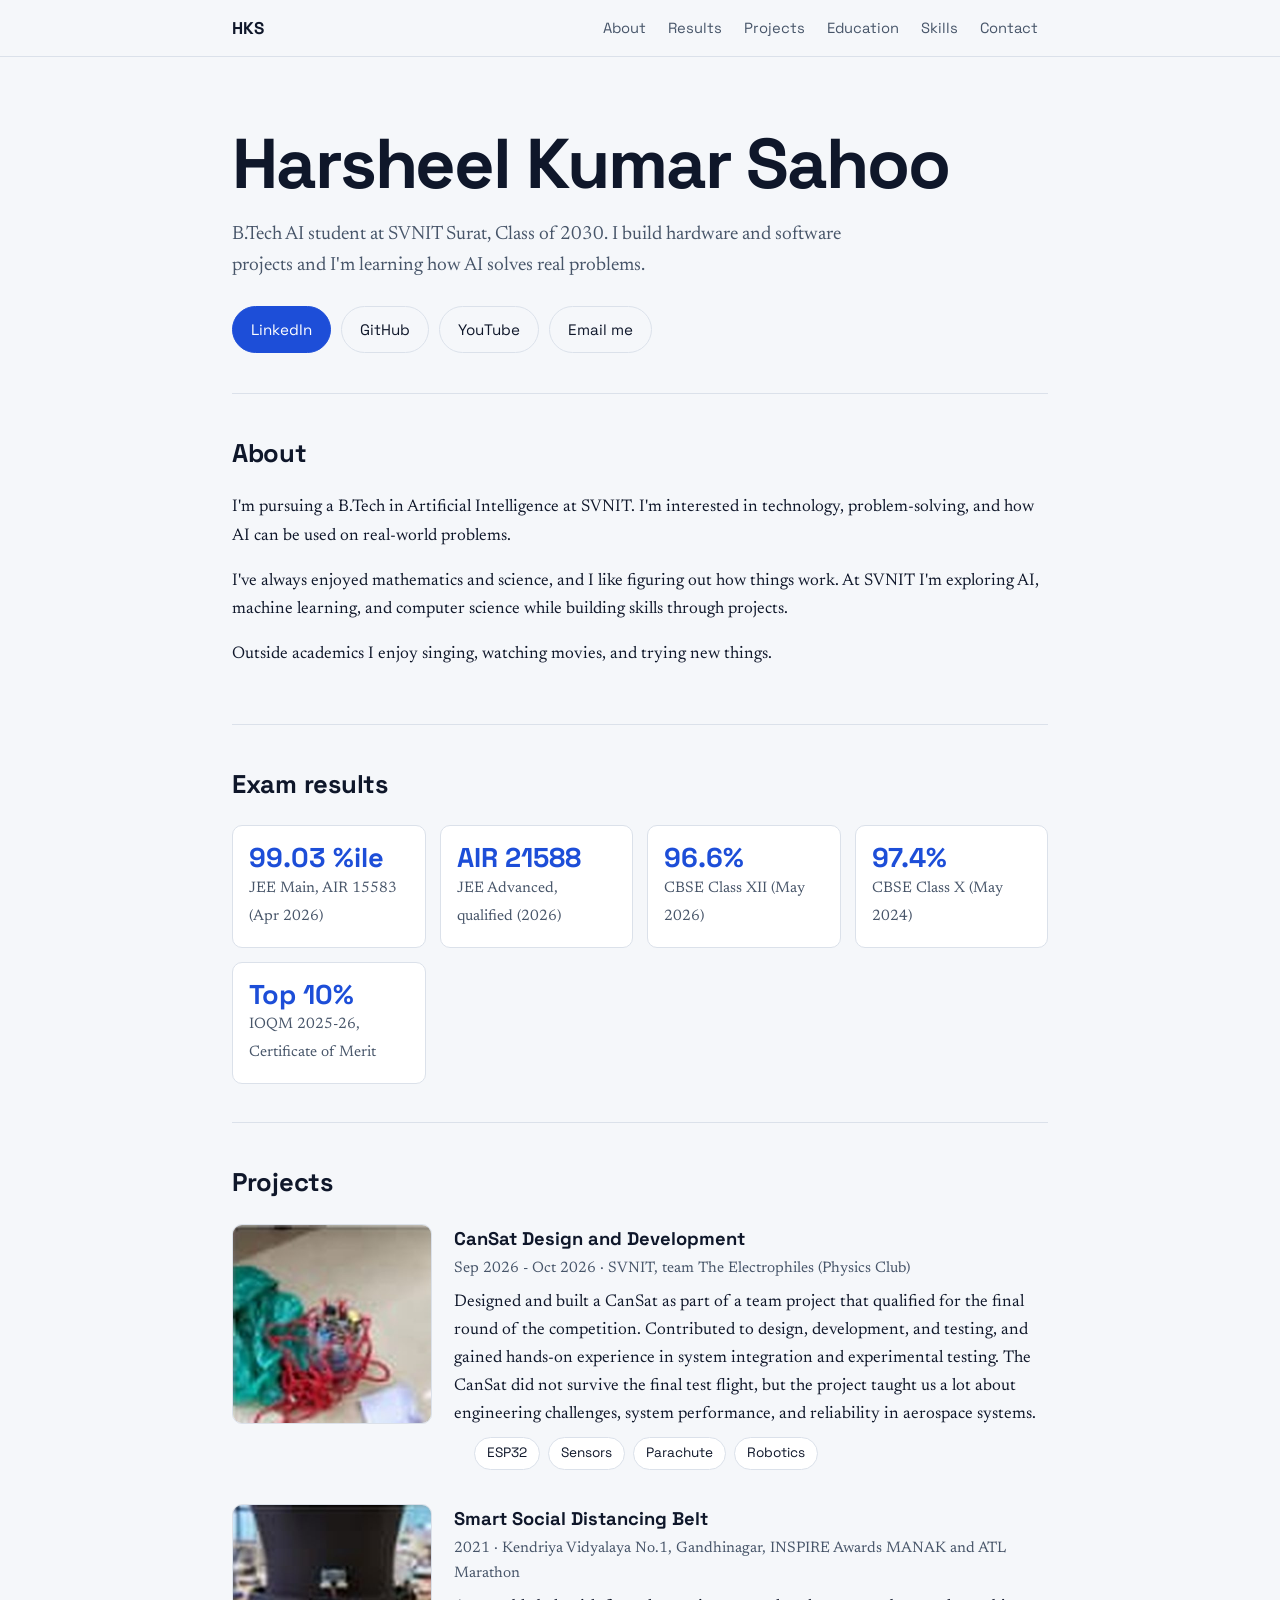
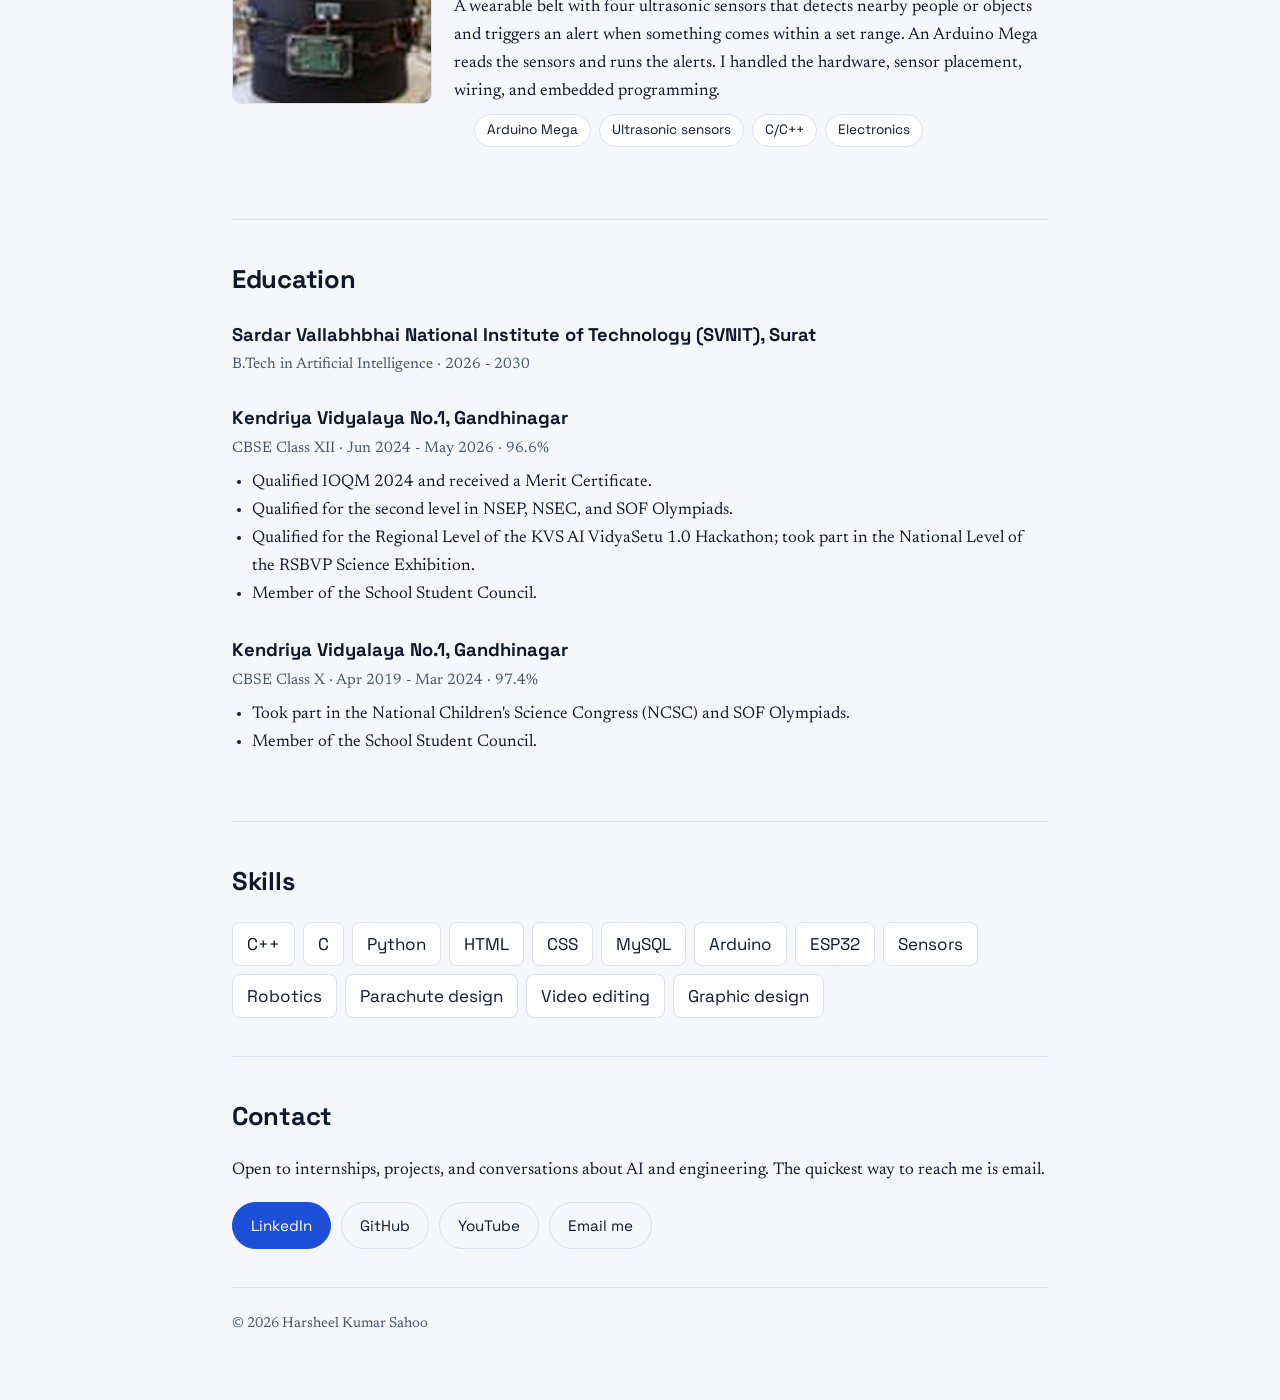
==== index.html @ 84b121e0 "Add favicon link to index.html" ====
<!DOCTYPE html>
<html lang="en">
<head>
<meta charset="utf-8">
<meta name="viewport" content="width=device-width, initial-scale=1, viewport-fit=cover">
<meta name="google-site-verification" content="eUpLSMV9vsDy93OQB8FPY5m4oqE42VmDEpT5PQk1D4w" />
<meta name="description" content="Harsheel Kumar Sahoo is an AI engineering student at SVNIT Surat, passionate about artificial intelligence, software development, and building innovative technology projects.">
<title>Harsheel Kumar Sahoo</title>
<link href="https://fonts.googleapis.com/css2?family=Space+Grotesk:wght@400;500;700&family=Newsreader:ital,wght@0,400;0,500;1,400&display=swap" rel="stylesheet">
<link rel="icon" type="image/png" href="/favicon.png">
<style>
:root{--bg:#f5f7fa;--surface:#ffffff;--ink:#0f172a;--muted:#475569;--line:#dbe1ea;--accent:#1d4ed8;--accent-ink:#ffffff;
box-sizing:border-box;padding-top:env(safe-area-inset-top,0px);padding-bottom:env(safe-area-inset-bottom,0px)}
@media (prefers-color-scheme:dark){:root:not([data-theme="light"]){--bg:#0b1220;--surface:#121a2b;--ink:#e6ebf5;--muted:#93a1b8;--line:#223049;--accent:#6ea8ff;--accent-ink:#07142e}}
:root[data-theme="dark"]{--bg:#0b1220;--surface:#121a2b;--ink:#e6ebf5;--muted:#93a1b8;--line:#223049;--accent:#6ea8ff;--accent-ink:#07142e}
html{scroll-padding-top:calc(env(safe-area-inset-top,0px) + 64px);color-scheme:light dark}
*{box-sizing:border-box}
body{margin:0;background:var(--bg);color:var(--ink);font:17px/1.65 'Newsreader',Georgia,serif}
main{max-width:860px;margin:0 auto;padding:0 22px 64px}
h1,h2,h3,.sans{font-family:'Space Grotesk',system-ui,sans-serif}
nav{position:sticky;top:env(safe-area-inset-top,0px);z-index:10;background:var(--bg);border-bottom:1px solid var(--line)}
.nav-in{max-width:860px;margin:0 auto;padding:0 22px;display:flex;align-items:center;justify-content:space-between;gap:16px;height:56px}
.brand{font-family:'Space Grotesk',system-ui,sans-serif;font-weight:700;color:var(--ink);text-decoration:none;white-space:nowrap}
.nav-links{display:flex;gap:2px;overflow-x:auto;scrollbar-width:none}
.nav-links a{font-family:'Space Grotesk',system-ui,sans-serif;font-size:.92rem;color:var(--muted);text-decoration:none;padding:8px 10px;border-radius:6px;white-space:nowrap}
.nav-links a:hover{color:var(--ink);background:var(--surface)}
.nav-links a:focus-visible,.brand:focus-visible{outline:3px solid var(--accent);outline-offset:2px}
header{padding:72px 0 40px}
h1{font-size:clamp(2.4rem,8vw,4.4rem);line-height:1.02;margin:0 0 18px;letter-spacing:-.03em;font-weight:700}
.tag{font-size:1.2rem;color:var(--muted);max-width:34em;margin:0 0 24px}
.links{display:flex;flex-wrap:wrap;gap:10px}
.links a{font-family:'Space Grotesk',system-ui,sans-serif;font-size:.95rem;padding:10px 18px;border:1px solid var(--line);border-radius:999px;color:var(--ink);text-decoration:none}
.links a.primary{background:var(--accent);color:var(--accent-ink);border-color:var(--accent)}
.links a:focus-visible{outline:3px solid var(--accent);outline-offset:2px}
section{padding:38px 0;border-top:1px solid var(--line)}
h2{font-size:1.6rem;margin:0 0 20px;letter-spacing:-.01em}
.scores{display:grid;grid-template-columns:repeat(auto-fit,minmax(190px,1fr));gap:14px}
.score{background:var(--surface);border:1px solid var(--line);border-radius:10px;padding:16px}
.score b{display:block;font-family:'Space Grotesk',sans-serif;font-size:1.7rem;color:var(--accent);line-height:1.2}
.score span{color:var(--muted);font-size:.95rem}
.item{margin-bottom:26px}
.item h3{margin:0;font-size:1.15rem}
.meta{color:var(--muted);font-size:.95rem;margin:2px 0 8px}
.item p,.item ul{margin:0 0 8px}
.item ul{padding-left:20px}
.chips{display:flex;flex-wrap:wrap;gap:8px;margin-top:10px;padding:0;list-style:none}
.chips li{font-family:'Space Grotesk',sans-serif;font-size:.85rem;padding:4px 12px;border:1px solid var(--line);border-radius:999px;background:var(--surface)}
.skills{display:flex;flex-wrap:wrap;gap:8px;padding:0;margin:0;list-style:none}
.skills li{font-family:'Space Grotesk',sans-serif;padding:7px 14px;border-radius:8px;background:var(--surface);border:1px solid var(--line)}
.proj{display:grid;grid-template-columns:200px 1fr;gap:22px;align-items:start}
.shot{width:200px;height:200px;object-fit:cover;border-radius:10px;border:1px solid var(--line);display:block}
.menu-btn{display:none;background:none;border:1px solid var(--line);border-radius:8px;width:42px;height:38px;color:var(--ink);cursor:pointer;padding:0}
.menu-btn svg{width:20px;height:20px;stroke:currentColor;fill:none;stroke-width:2;stroke-linecap:round}
.menu-btn:focus-visible{outline:3px solid var(--accent);outline-offset:2px}
@media (max-width:700px){
body{font-size:16px}
header{padding:44px 0 28px}
section{padding:30px 0}
.menu-btn{display:inline-flex;align-items:center;justify-content:center}
.nav-links{display:none;position:absolute;left:0;right:0;top:56px;flex-direction:column;gap:0;background:var(--bg);border-bottom:1px solid var(--line);padding:6px 22px 12px}
nav.open .nav-links{display:flex}
.nav-links a{padding:12px 4px;font-size:1rem;border-radius:0;border-bottom:1px solid var(--line)}
.nav-links a:last-child{border-bottom:0}
.proj{grid-template-columns:1fr;gap:14px}
.shot{width:100%;max-width:320px;height:auto;aspect-ratio:1/1}
.links a{flex:1 1 auto;text-align:center}
}
footer{color:var(--muted);font-size:.9rem;padding-top:24px;border-top:1px solid var(--line)}
@media (prefers-reduced-motion:no-preference){header{animation:in .6s ease both}@keyframes in{from{opacity:0;transform:translateY(8px)}to{opacity:1;transform:none}}}
</style>
</head>
<body>
<nav><div class="nav-in"><a class="brand" href="#top">HKS</a><button class="menu-btn" id="menuBtn" aria-label="Open menu" aria-expanded="false"><svg viewBox="0 0 24 24"><path d="M4 7h16M4 12h16M4 17h16"/></svg></button><div class="nav-links" id="navLinks"><a href="#sec-about">About</a><a href="#sec-results">Results</a><a href="#sec-projects">Projects</a><a href="#sec-education">Education</a><a href="#sec-skills">Skills</a><a href="#contact">Contact</a></div></div></nav>
<main id="top">
<header>
<h1 id="name"></h1>
<p class="tag" id="headline"></p>
<div class="links" id="links"></div>
</header>
<section id="sec-about"><h2>About</h2><div id="about"></div></section>
<section id="sec-results"><h2>Exam results</h2><div class="scores" id="scores"></div></section>
<section id="sec-projects"><h2>Projects</h2><div id="projects"></div></section>
<section id="sec-education"><h2>Education</h2><div id="education"></div></section>
<section id="sec-skills"><h2>Skills</h2><ul class="skills" id="skills"></ul></section>
<section id="contact"><h2>Contact</h2><p>Open to internships, projects, and conversations about AI and engineering. The quickest way to reach me is email.</p><div class="links" id="clinks"></div></section>
<footer id="foot"></footer>
</main>
<script>
/* ===== EDIT ONLY THIS BLOCK when your LinkedIn changes ===== */
const DATA = {
  name: "Harsheel Kumar Sahoo",
  headline: "B.Tech AI student at SVNIT Surat, Class of 2030. I build hardware and software projects and I'm learning how AI solves real problems.",
  links: [
    {label: "LinkedIn", url: "https://www.linkedin.com/in/harsheel-kumar-sahoo/", primary: true},
    {label: "GitHub", url: "https://github.com/Harsheel-Kumar-Sahoo/"},
    {label: "YouTube", url: "https://www.youtube.com/@harsheelkumarsahoo"},
    {label: "Email me", url: "mailto:harsheelkumarsahoo@gmail.com"}
  ],
  about: [
    "I'm pursuing a B.Tech in Artificial Intelligence at SVNIT. I'm interested in technology, problem-solving, and how AI can be used on real-world problems.",
    "I've always enjoyed mathematics and science, and I like figuring out how things work. At SVNIT I'm exploring AI, machine learning, and computer science while building skills through projects.",
    "Outside academics I enjoy singing, watching movies, and trying new things."
  ],
  scores: [
    {big: "99.03 %ile", label: "JEE Main, AIR 15583 (Apr 2026)"},
    {big: "AIR 21588", label: "JEE Advanced, qualified (2026)"},
    {big: "96.6%", label: "CBSE Class XII (May 2026)"},
    {big: "97.4%", label: "CBSE Class X (May 2024)"},
    {big: "Top 10%", label: "IOQM 2025-26, Certificate of Merit"}
  ],
  projects: [
    {title: "CanSat Design and Development", img: "[data-uri]", when: "Sep 2026 - Oct 2026 · SVNIT, team The Electrophiles (Physics Club)",
     text: "Designed and built a CanSat as part of a team project that qualified for the final round of the competition. Contributed to design, development, and testing, and gained hands-on experience in system integration and experimental testing. The CanSat did not survive the final test flight, but the project taught us a lot about engineering challenges, system performance, and reliability in aerospace systems.",
     tags: ["ESP32", "Sensors", "Parachute", "Robotics"]},
    {title: "Smart Social Distancing Belt", img: "[data-uri]", when: "2021 · Kendriya Vidyalaya No.1, Gandhinagar, INSPIRE Awards MANAK and ATL Marathon",
     text: "A wearable belt with four ultrasonic sensors that detects nearby people or objects and triggers an alert when something comes within a set range. An Arduino Mega reads the sensors and runs the alerts. I handled the hardware, sensor placement, wiring, and embedded programming.",
     tags: ["Arduino Mega", "Ultrasonic sensors", "C/C++", "Electronics"]}
  ],
  education: [
    {title: "Sardar Vallabhbhai National Institute of Technology (SVNIT), Surat", when: "B.Tech in Artificial Intelligence · 2026 - 2030"},
    {title: "Kendriya Vidyalaya No.1, Gandhinagar", when: "CBSE Class XII · Jun 2024 - May 2026 · 96.6%",
     bullets: ["Qualified IOQM 2024 and received a Merit Certificate.", "Qualified for the second level in NSEP, NSEC, and SOF Olympiads.", "Qualified for the Regional Level of the KVS AI VidyaSetu 1.0 Hackathon; took part in the National Level of the RSBVP Science Exhibition.", "Member of the School Student Council."]},
    {title: "Kendriya Vidyalaya No.1, Gandhinagar", when: "CBSE Class X · Apr 2019 - Mar 2024 · 97.4%",
     bullets: ["Took part in the National Children's Science Congress (NCSC) and SOF Olympiads.", "Member of the School Student Council."]}
  ],
  skills: ["C++","C","Python","HTML","CSS","MySQL","Arduino","ESP32","Sensors","Robotics","Parachute design","Video editing","Graphic design"]
};
/* ===== END EDIT BLOCK ===== */

const $=id=>document.getElementById(id);
(function(){const nav=document.querySelector('nav'),b=$('menuBtn');
const set=o=>{nav.classList.toggle('open',o);b.setAttribute('aria-expanded',o);b.setAttribute('aria-label',o?'Close menu':'Open menu')};
b.addEventListener('click',()=>set(!nav.classList.contains('open')));
$('navLinks').addEventListener('click',e=>{if(e.target.tagName==='A')set(false)});
document.addEventListener('keydown',e=>{if(e.key==='Escape')set(false)});})();
const esc=s=>String(s).replace(/[&<>"]/g,c=>({'&':'&amp;','<':'&lt;','>':'&gt;','"':'&quot;'}[c]));
document.title=DATA.name;
$('name').textContent=DATA.name;
$('headline').textContent=DATA.headline;
$('links').innerHTML=DATA.links.map(l=>`<a class="${l.primary?'primary':''}" href="${esc(l.url)}" target="_blank" rel="noopener">${esc(l.label)}</a>`).join('');
$('clinks').innerHTML=$('links').innerHTML;
$('about').innerHTML=DATA.about.map(p=>`<p>${esc(p)}</p>`).join('');
$('scores').innerHTML=DATA.scores.map(s=>`<div class="score"><b>${esc(s.big)}</b><span>${esc(s.label)}</span></div>`).join('');
$('projects').innerHTML=DATA.projects.map(p=>`<div class="item proj">${p.img?`<img class="shot" src="${p.img}" alt="Photo of ${esc(p.title)}">`:''}<div><h3>${esc(p.title)}</h3><div class="meta">${esc(p.when)}</div><p>${esc(p.text)}</p><ul class="chips">${p.tags.map(t=>`<li>${esc(t)}</li>`).join('')}</ul></div></div>`).join('');
$('education').innerHTML=DATA.education.map(e=>`<div class="item"><h3>${esc(e.title)}</h3><div class="meta">${esc(e.when)}</div>${e.bullets?`<ul>${e.bullets.map(b=>`<li>${esc(b)}</li>`).join('')}</ul>`:''}</div>`).join('');
$('skills').innerHTML=DATA.skills.map(s=>`<li>${esc(s)}</li>`).join('');
$('foot').textContent='© '+new Date().getFullYear()+' '+DATA.name;
</script>
</body>
</html>
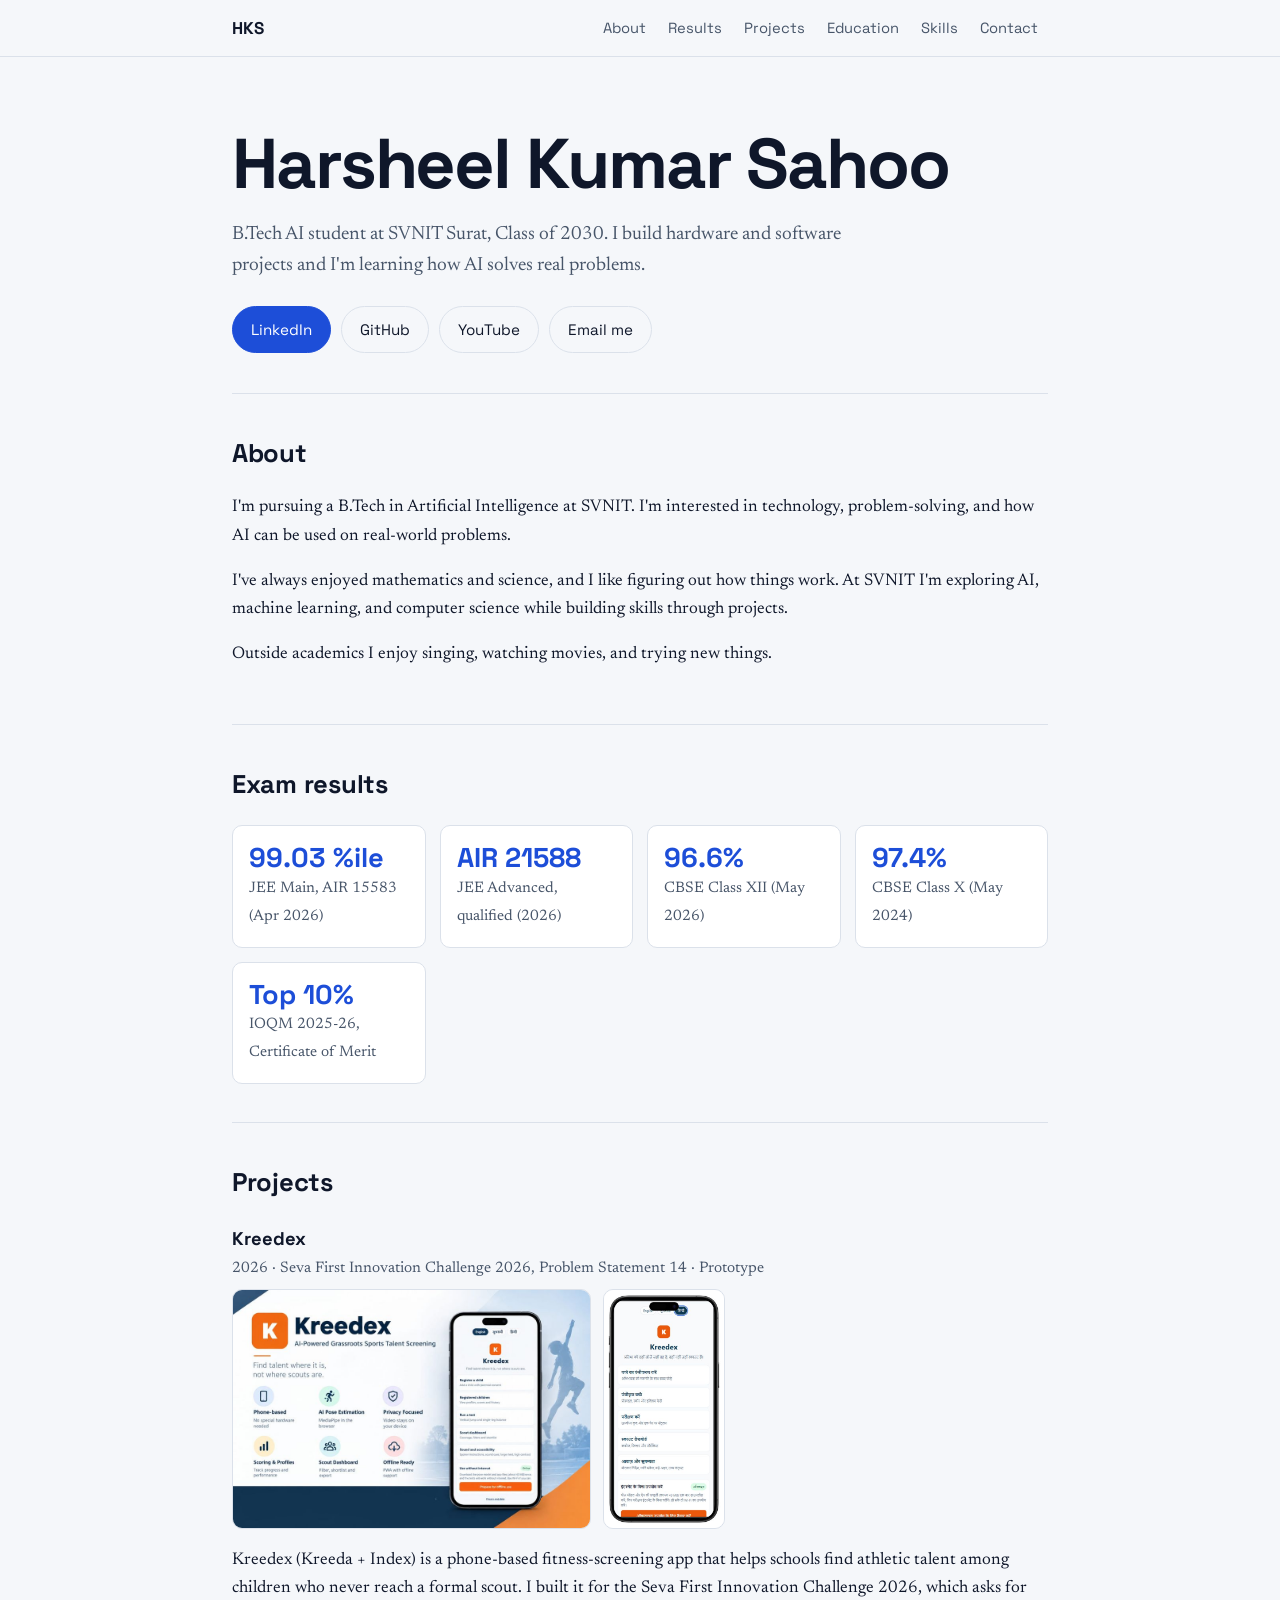
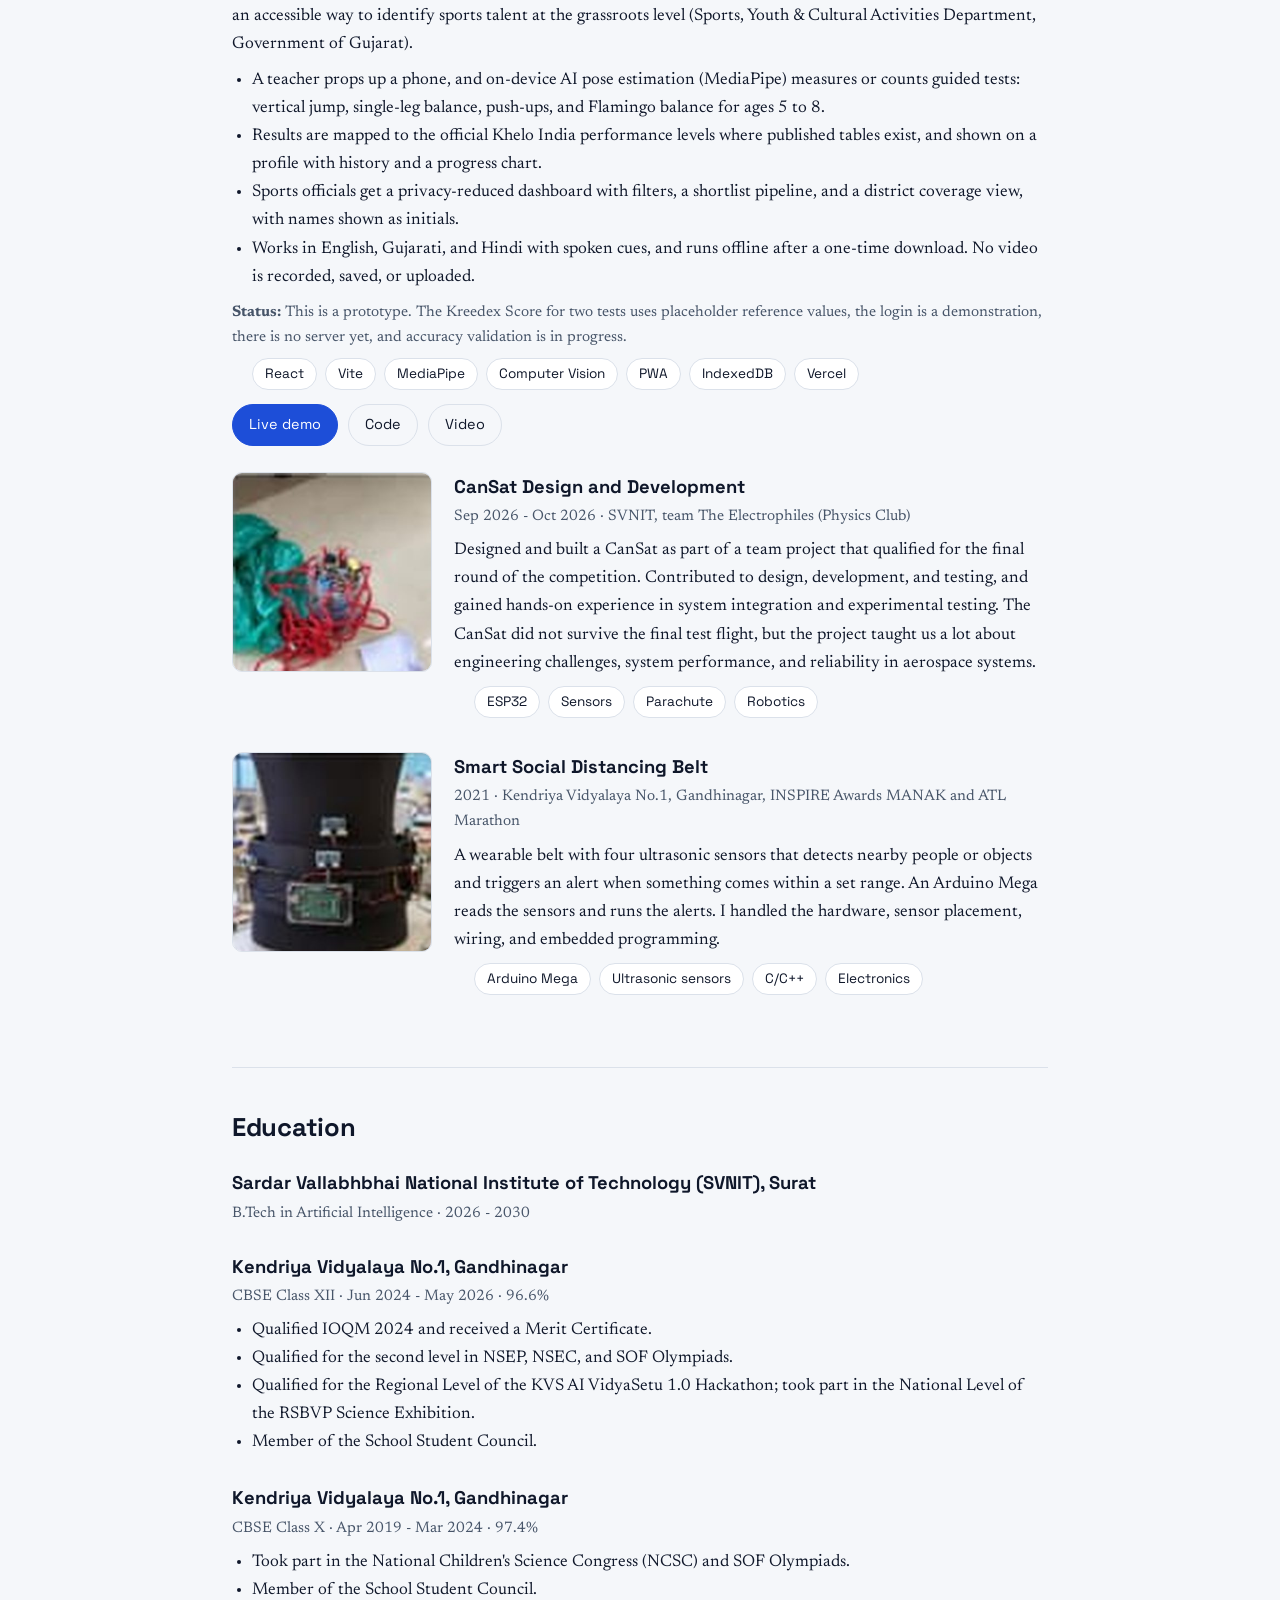
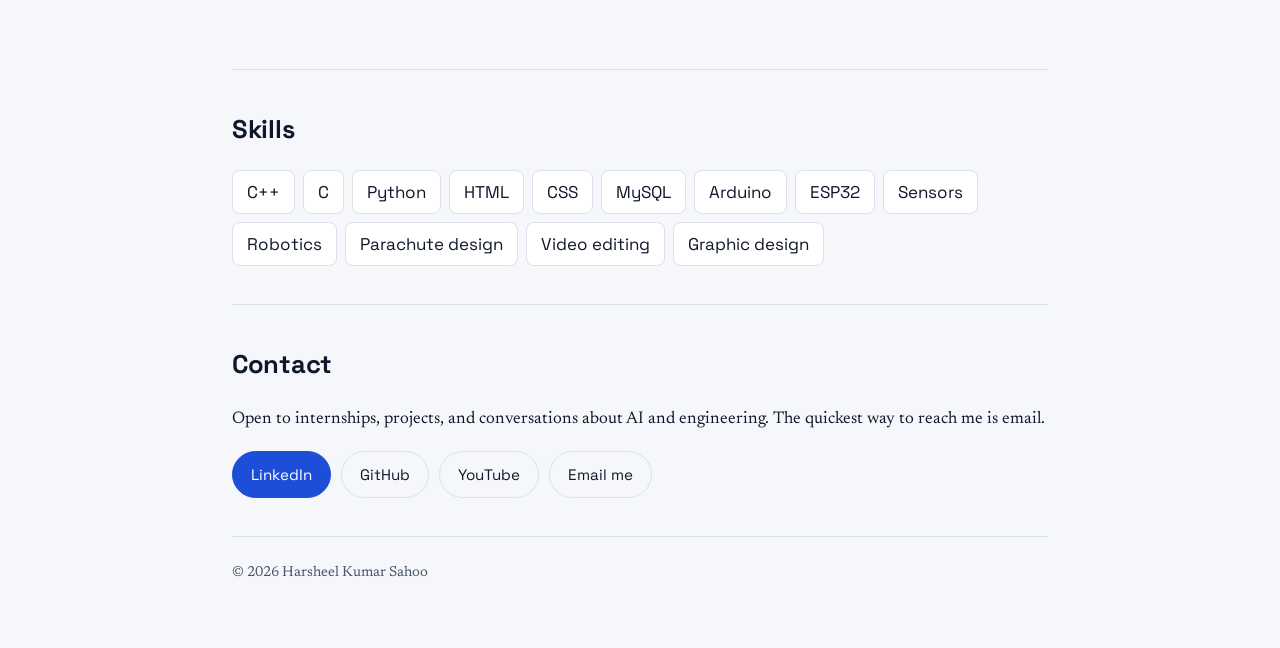
==== commit 31239994: "Update index.html" ====
--- a/index.html
+++ b/index.html
@@ -65,6 +65,13 @@
 .shot{width:100%;max-width:320px;height:auto;aspect-ratio:1/1}
 .links a{flex:1 1 auto;text-align:center}
 }
+.proj.noimg{display:block}
+.gallery{display:flex;gap:12px;align-items:flex-start;overflow-x:auto;margin:6px 0 14px;padding-bottom:4px}
+.gallery img{height:240px;width:auto;max-width:none;border-radius:10px;border:1px solid var(--line);display:block}
+@media (max-width:700px){.gallery img{height:200px}}
+.note{color:var(--muted);font-size:.95rem}
+.plinks{margin-top:14px}
+.plinks a{padding:8px 16px;font-size:.9rem}
 footer{color:var(--muted);font-size:.9rem;padding-top:24px;border-top:1px solid var(--line)}
 @media (prefers-reduced-motion:no-preference){header{animation:in .6s ease both}@keyframes in{from{opacity:0;transform:translateY(8px)}to{opacity:1;transform:none}}}
 </style>
@@ -109,6 +116,21 @@
     {big: "Top 10%", label: "IOQM 2025-26, Certificate of Merit"}
   ],
   projects: [
+    {title: "Kreedex", imgs: [{src: "[data-uri]", alt: "Kreedex poster: AI-powered grassroots sports talent screening"}, {src: "[data-uri]", alt: "Kreedex app home screen in Hindi"}], when: "2026 \u00b7 Seva First Innovation Challenge 2026, Problem Statement 14 \u00b7 Prototype",
+     text: "Kreedex (Kreeda + Index) is a phone-based fitness-screening app that helps schools find athletic talent among children who never reach a formal scout. I built it for the Seva First Innovation Challenge 2026, which asks for an accessible way to identify sports talent at the grassroots level (Sports, Youth & Cultural Activities Department, Government of Gujarat).",
+     points: [
+       "A teacher props up a phone, and on-device AI pose estimation (MediaPipe) measures or counts guided tests: vertical jump, single-leg balance, push-ups, and Flamingo balance for ages 5 to 8.",
+       "Results are mapped to the official Khelo India performance levels where published tables exist, and shown on a profile with history and a progress chart.",
+       "Sports officials get a privacy-reduced dashboard with filters, a shortlist pipeline, and a district coverage view, with names shown as initials.",
+       "Works in English, Gujarati, and Hindi with spoken cues, and runs offline after a one-time download. No video is recorded, saved, or uploaded."
+     ],
+     note: "This is a prototype. The Kreedex Score for two tests uses placeholder reference values, the login is a demonstration, there is no server yet, and accuracy validation is in progress.",
+     tags: ["React", "Vite", "MediaPipe", "Computer Vision", "PWA", "IndexedDB", "Vercel"],
+     links: [
+       {label: "Live demo", url: "https://kreedex.vercel.app/", primary: true},
+       {label: "Code", url: "https://github.com/Harsheel-Kumar-Sahoo/kreedex"},
+       {label: "Video", url: "https://youtu.be/XYwuHZTG2_A?si=f_YICo6pFMWHXtBr"}
+     ]},
     {title: "CanSat Design and Development", img: "[data-uri]", when: "Sep 2026 - Oct 2026 · SVNIT, team The Electrophiles (Physics Club)",
      text: "Designed and built a CanSat as part of a team project that qualified for the final round of the competition. Contributed to design, development, and testing, and gained hands-on experience in system integration and experimental testing. The CanSat did not survive the final test flight, but the project taught us a lot about engineering challenges, system performance, and reliability in aerospace systems.",
      tags: ["ESP32", "Sensors", "Parachute", "Robotics"]},
@@ -141,7 +163,7 @@
 $('clinks').innerHTML=$('links').innerHTML;
 $('about').innerHTML=DATA.about.map(p=>`<p>${esc(p)}</p>`).join('');
 $('scores').innerHTML=DATA.scores.map(s=>`<div class="score"><b>${esc(s.big)}</b><span>${esc(s.label)}</span></div>`).join('');
-$('projects').innerHTML=DATA.projects.map(p=>`<div class="item proj">${p.img?`<img class="shot" src="${p.img}" alt="Photo of ${esc(p.title)}">`:''}<div><h3>${esc(p.title)}</h3><div class="meta">${esc(p.when)}</div><p>${esc(p.text)}</p><ul class="chips">${p.tags.map(t=>`<li>${esc(t)}</li>`).join('')}</ul></div></div>`).join('');
+$('projects').innerHTML=DATA.projects.map(p=>`<div class="item proj${p.img?'':' noimg'}">${p.img?`<img class="shot" src="${p.img}" alt="Photo of ${esc(p.title)}">`:''}<div><h3>${esc(p.title)}</h3><div class="meta">${esc(p.when)}</div>${p.imgs?`<div class="gallery">${p.imgs.map(i=>`<img src="${i.src}" alt="${esc(i.alt)}">`).join('')}</div>`:''}<p>${esc(p.text)}</p>${p.points?`<ul>${p.points.map(x=>`<li>${esc(x)}</li>`).join('')}</ul>`:''}${p.note?`<p class="note"><b>Status:</b> ${esc(p.note)}</p>`:''}<ul class="chips">${p.tags.map(t=>`<li>${esc(t)}</li>`).join('')}</ul>${p.links?`<div class="links plinks">${p.links.map(l=>`<a class="${l.primary?'primary':''}" href="${esc(l.url)}" target="_blank" rel="noopener">${esc(l.label)}</a>`).join('')}</div>`:''}</div></div>`).join('');
 $('education').innerHTML=DATA.education.map(e=>`<div class="item"><h3>${esc(e.title)}</h3><div class="meta">${esc(e.when)}</div>${e.bullets?`<ul>${e.bullets.map(b=>`<li>${esc(b)}</li>`).join('')}</ul>`:''}</div>`).join('');
 $('skills').innerHTML=DATA.skills.map(s=>`<li>${esc(s)}</li>`).join('');
 $('foot').textContent='© '+new Date().getFullYear()+' '+DATA.name;
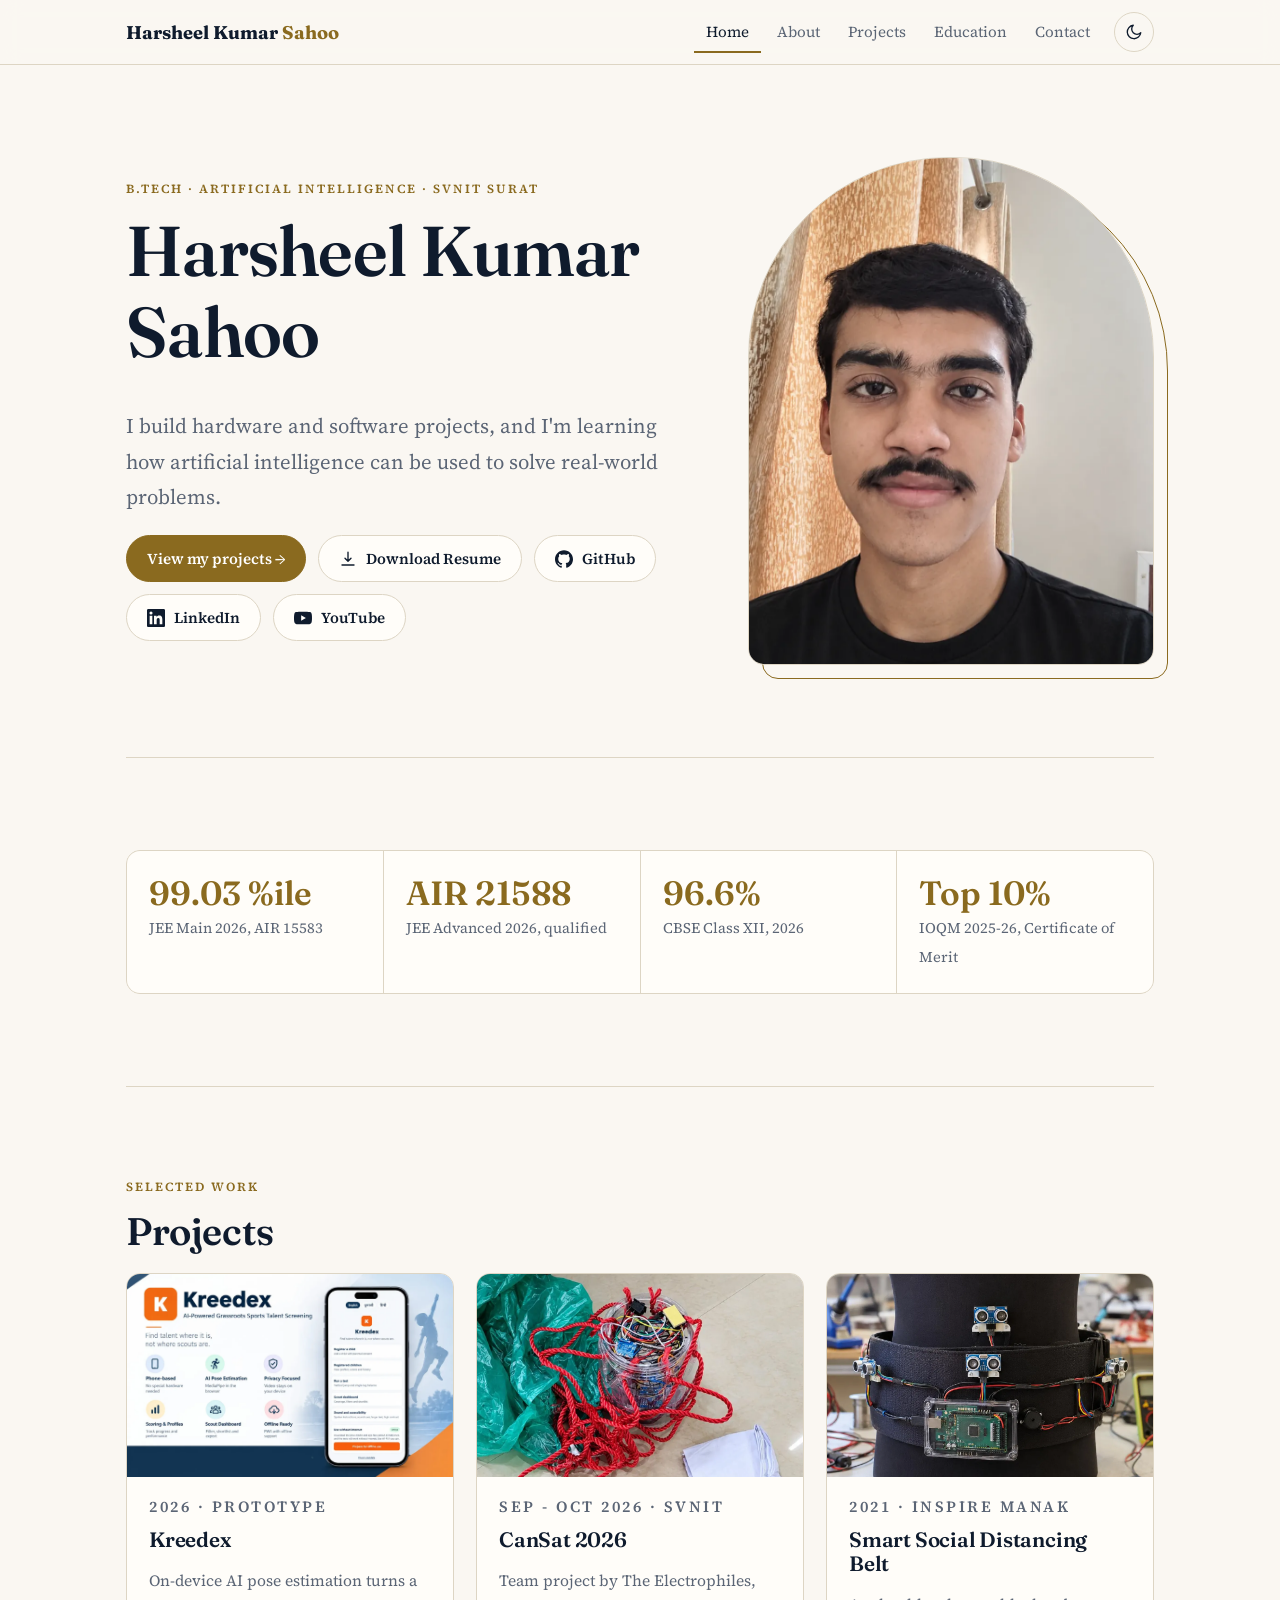
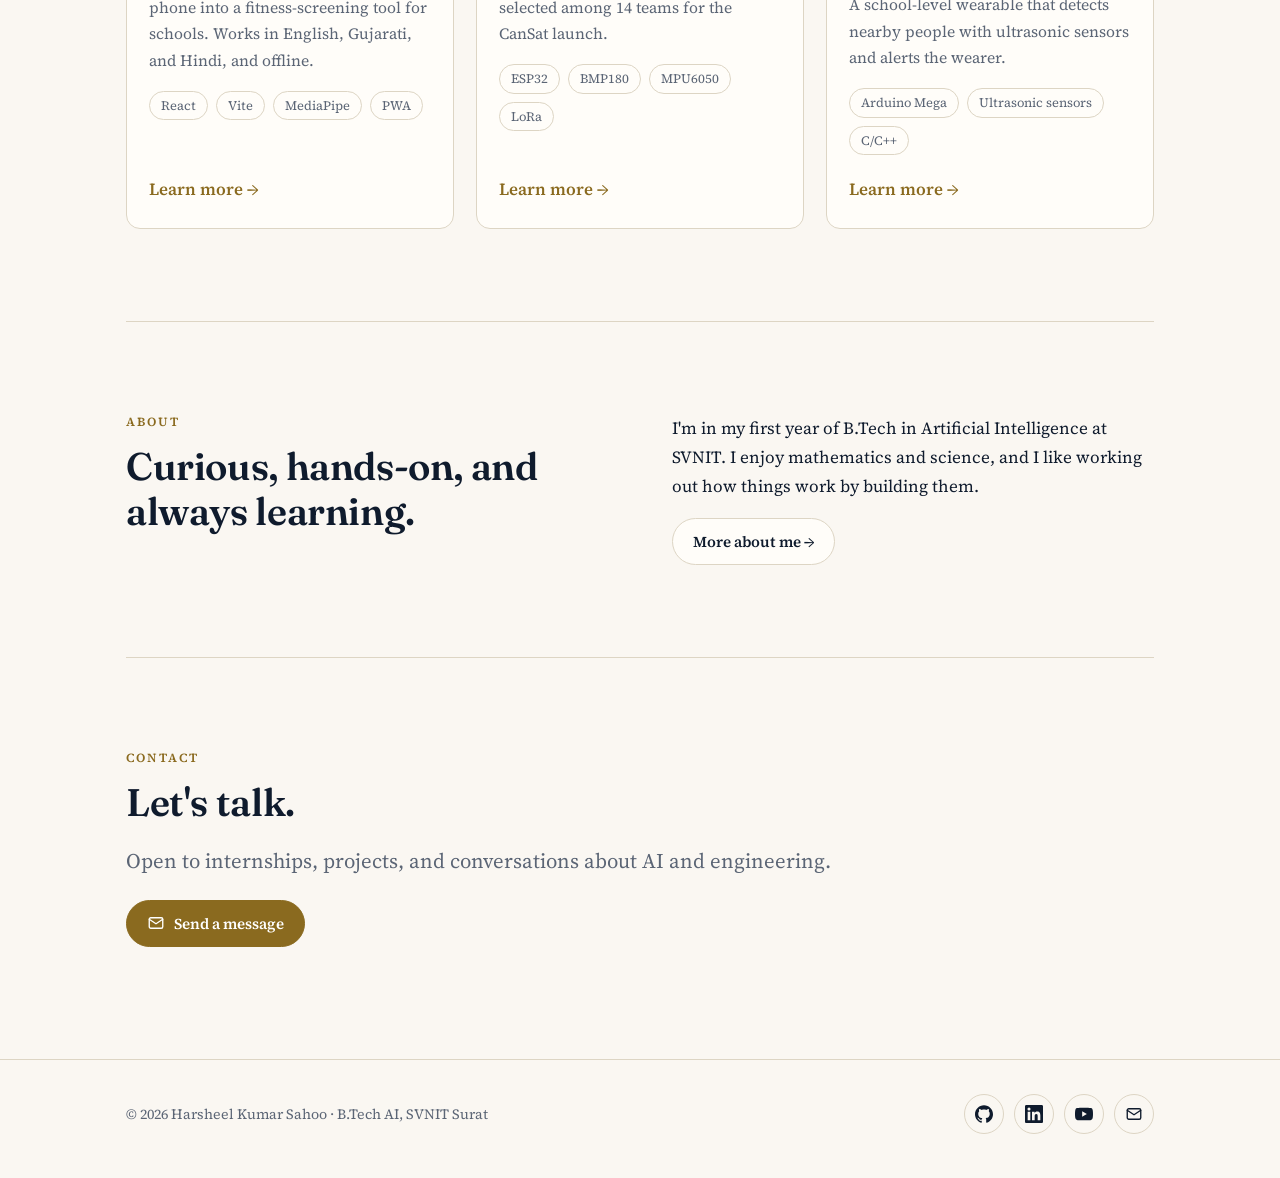
==== commit 65184c21: "Updated portfolio website" ====
--- a/index.html
+++ b/index.html
@@ -1,172 +1,39 @@
 <!DOCTYPE html>
-<html lang="en">
+<html lang="en" data-root="">
 <head>
 <meta charset="utf-8">
-<meta name="viewport" content="width=device-width, initial-scale=1, viewport-fit=cover">
-<meta name="google-site-verification" content="eUpLSMV9vsDy93OQB8FPY5m4oqE42VmDEpT5PQk1D4w" />
-<meta name="description" content="Harsheel Kumar Sahoo is an AI engineering student at SVNIT Surat, passionate about artificial intelligence, software development, and building innovative technology projects.">
-<title>Harsheel Kumar Sahoo</title>
-<link href="https://fonts.googleapis.com/css2?family=Space+Grotesk:wght@400;500;700&family=Newsreader:ital,wght@0,400;0,500;1,400&display=swap" rel="stylesheet">
-<link rel="icon" type="image/png" href="/favicon.png">
-<style>
-:root{--bg:#f5f7fa;--surface:#ffffff;--ink:#0f172a;--muted:#475569;--line:#dbe1ea;--accent:#1d4ed8;--accent-ink:#ffffff;
-box-sizing:border-box;padding-top:env(safe-area-inset-top,0px);padding-bottom:env(safe-area-inset-bottom,0px)}
-@media (prefers-color-scheme:dark){:root:not([data-theme="light"]){--bg:#0b1220;--surface:#121a2b;--ink:#e6ebf5;--muted:#93a1b8;--line:#223049;--accent:#6ea8ff;--accent-ink:#07142e}}
-:root[data-theme="dark"]{--bg:#0b1220;--surface:#121a2b;--ink:#e6ebf5;--muted:#93a1b8;--line:#223049;--accent:#6ea8ff;--accent-ink:#07142e}
-html{scroll-padding-top:calc(env(safe-area-inset-top,0px) + 64px);color-scheme:light dark}
-*{box-sizing:border-box}
-body{margin:0;background:var(--bg);color:var(--ink);font:17px/1.65 'Newsreader',Georgia,serif}
-main{max-width:860px;margin:0 auto;padding:0 22px 64px}
-h1,h2,h3,.sans{font-family:'Space Grotesk',system-ui,sans-serif}
-nav{position:sticky;top:env(safe-area-inset-top,0px);z-index:10;background:var(--bg);border-bottom:1px solid var(--line)}
-.nav-in{max-width:860px;margin:0 auto;padding:0 22px;display:flex;align-items:center;justify-content:space-between;gap:16px;height:56px}
-.brand{font-family:'Space Grotesk',system-ui,sans-serif;font-weight:700;color:var(--ink);text-decoration:none;white-space:nowrap}
-.nav-links{display:flex;gap:2px;overflow-x:auto;scrollbar-width:none}
-.nav-links a{font-family:'Space Grotesk',system-ui,sans-serif;font-size:.92rem;color:var(--muted);text-decoration:none;padding:8px 10px;border-radius:6px;white-space:nowrap}
-.nav-links a:hover{color:var(--ink);background:var(--surface)}
-.nav-links a:focus-visible,.brand:focus-visible{outline:3px solid var(--accent);outline-offset:2px}
-header{padding:72px 0 40px}
-h1{font-size:clamp(2.4rem,8vw,4.4rem);line-height:1.02;margin:0 0 18px;letter-spacing:-.03em;font-weight:700}
-.tag{font-size:1.2rem;color:var(--muted);max-width:34em;margin:0 0 24px}
-.links{display:flex;flex-wrap:wrap;gap:10px}
-.links a{font-family:'Space Grotesk',system-ui,sans-serif;font-size:.95rem;padding:10px 18px;border:1px solid var(--line);border-radius:999px;color:var(--ink);text-decoration:none}
-.links a.primary{background:var(--accent);color:var(--accent-ink);border-color:var(--accent)}
-.links a:focus-visible{outline:3px solid var(--accent);outline-offset:2px}
-section{padding:38px 0;border-top:1px solid var(--line)}
-h2{font-size:1.6rem;margin:0 0 20px;letter-spacing:-.01em}
-.scores{display:grid;grid-template-columns:repeat(auto-fit,minmax(190px,1fr));gap:14px}
-.score{background:var(--surface);border:1px solid var(--line);border-radius:10px;padding:16px}
-.score b{display:block;font-family:'Space Grotesk',sans-serif;font-size:1.7rem;color:var(--accent);line-height:1.2}
-.score span{color:var(--muted);font-size:.95rem}
-.item{margin-bottom:26px}
-.item h3{margin:0;font-size:1.15rem}
-.meta{color:var(--muted);font-size:.95rem;margin:2px 0 8px}
-.item p,.item ul{margin:0 0 8px}
-.item ul{padding-left:20px}
-.chips{display:flex;flex-wrap:wrap;gap:8px;margin-top:10px;padding:0;list-style:none}
-.chips li{font-family:'Space Grotesk',sans-serif;font-size:.85rem;padding:4px 12px;border:1px solid var(--line);border-radius:999px;background:var(--surface)}
-.skills{display:flex;flex-wrap:wrap;gap:8px;padding:0;margin:0;list-style:none}
-.skills li{font-family:'Space Grotesk',sans-serif;padding:7px 14px;border-radius:8px;background:var(--surface);border:1px solid var(--line)}
-.proj{display:grid;grid-template-columns:200px 1fr;gap:22px;align-items:start}
-.shot{width:200px;height:200px;object-fit:cover;border-radius:10px;border:1px solid var(--line);display:block}
-.menu-btn{display:none;background:none;border:1px solid var(--line);border-radius:8px;width:42px;height:38px;color:var(--ink);cursor:pointer;padding:0}
-.menu-btn svg{width:20px;height:20px;stroke:currentColor;fill:none;stroke-width:2;stroke-linecap:round}
-.menu-btn:focus-visible{outline:3px solid var(--accent);outline-offset:2px}
-@media (max-width:700px){
-body{font-size:16px}
-header{padding:44px 0 28px}
-section{padding:30px 0}
-.menu-btn{display:inline-flex;align-items:center;justify-content:center}
-.nav-links{display:none;position:absolute;left:0;right:0;top:56px;flex-direction:column;gap:0;background:var(--bg);border-bottom:1px solid var(--line);padding:6px 22px 12px}
-nav.open .nav-links{display:flex}
-.nav-links a{padding:12px 4px;font-size:1rem;border-radius:0;border-bottom:1px solid var(--line)}
-.nav-links a:last-child{border-bottom:0}
-.proj{grid-template-columns:1fr;gap:14px}
-.shot{width:100%;max-width:320px;height:auto;aspect-ratio:1/1}
-.links a{flex:1 1 auto;text-align:center}
-}
-.proj.noimg{display:block}
-.gallery{display:flex;gap:12px;align-items:flex-start;overflow-x:auto;margin:6px 0 14px;padding-bottom:4px}
-.gallery img{height:240px;width:auto;max-width:none;border-radius:10px;border:1px solid var(--line);display:block}
-@media (max-width:700px){.gallery img{height:200px}}
-.note{color:var(--muted);font-size:.95rem}
-.plinks{margin-top:14px}
-.plinks a{padding:8px 16px;font-size:.9rem}
-footer{color:var(--muted);font-size:.9rem;padding-top:24px;border-top:1px solid var(--line)}
-@media (prefers-reduced-motion:no-preference){header{animation:in .6s ease both}@keyframes in{from{opacity:0;transform:translateY(8px)}to{opacity:1;transform:none}}}
-</style>
+<meta name="viewport" content="width=device-width, initial-scale=1">
+<title>Harsheel Kumar Sahoo | AI Engineering Student at SVNIT Surat</title>
+<meta name="description" content="Harsheel Kumar Sahoo is a B.Tech Artificial Intelligence student at SVNIT Surat, building hardware and software projects.">
+<script type="application/ld+json">{"@context":"https://schema.org","@type":"Person","name":"Harsheel Kumar Sahoo","jobTitle":"B.Tech Artificial Intelligence student","alumniOf":"Sardar Vallabhbhai National Institute of Technology, Surat","sameAs":["https://www.linkedin.com/in/harsheel-kumar-sahoo/","https://github.com/Harsheel-Kumar-Sahoo/","https://www.youtube.com/@harsheelkumarsahoo"]}</script>
+<meta name="google-site-verification" content="eUpLSMV9vsDy93OQB8FPY5m4oqE42VmDEpT5PQk1D4w">
+<meta property="og:title" content="Harsheel Kumar Sahoo | AI Engineering Student at SVNIT Surat">
+<meta property="og:description" content="Harsheel Kumar Sahoo is a B.Tech Artificial Intelligence student at SVNIT Surat, building hardware and software projects.">
+<meta property="og:type" content="website">
+<meta property="og:image" content="https://harsheel.vercel.app/assets/img/og-image.jpg">
+<meta property="og:image:width" content="1200">
+<meta property="og:image:height" content="630">
+<meta property="og:image:alt" content="Harsheel Kumar Sahoo, projects in AI, embedded systems and software">
+<meta name="twitter:card" content="summary_large_image">
+<link rel="icon" type="image/svg+xml" href="favicon.svg">
+<link rel="icon" type="image/png" href="favicon.png">
+<link rel="preconnect" href="https://fonts.googleapis.com"><link rel="preconnect" href="https://fonts.gstatic.com" crossorigin>
+<link href="https://fonts.googleapis.com/css2?family=Fraunces:opsz,wght@9..144,400;9..144,600;9..144,700&family=Source+Serif+4:ital,opsz,wght@0,8..60,400;0,8..60,600;1,8..60,400&display=swap" rel="stylesheet">
+<link rel="stylesheet" href="assets/css/style.css">
+<script src="assets/js/site.js"></script>
 </head>
 <body>
-<nav><div class="nav-in"><a class="brand" href="#top">HKS</a><button class="menu-btn" id="menuBtn" aria-label="Open menu" aria-expanded="false"><svg viewBox="0 0 24 24"><path d="M4 7h16M4 12h16M4 17h16"/></svg></button><div class="nav-links" id="navLinks"><a href="#sec-about">About</a><a href="#sec-results">Results</a><a href="#sec-projects">Projects</a><a href="#sec-education">Education</a><a href="#sec-skills">Skills</a><a href="#contact">Contact</a></div></div></nav>
-<main id="top">
-<header>
-<h1 id="name"></h1>
-<p class="tag" id="headline"></p>
-<div class="links" id="links"></div>
-</header>
-<section id="sec-about"><h2>About</h2><div id="about"></div></section>
-<section id="sec-results"><h2>Exam results</h2><div class="scores" id="scores"></div></section>
-<section id="sec-projects"><h2>Projects</h2><div id="projects"></div></section>
-<section id="sec-education"><h2>Education</h2><div id="education"></div></section>
-<section id="sec-skills"><h2>Skills</h2><ul class="skills" id="skills"></ul></section>
-<section id="contact"><h2>Contact</h2><p>Open to internships, projects, and conversations about AI and engineering. The quickest way to reach me is email.</p><div class="links" id="clinks"></div></section>
-<footer id="foot"></footer>
+<header id="site-header" class="site"></header>
+<main class="wrap">
+<section class="hero"><div><p class="eyebrow">B.Tech · Artificial Intelligence · SVNIT Surat</p><h1>Harsheel Kumar Sahoo</h1>
+<p class="lead">I build hardware and software projects, and I'm learning how artificial intelligence can be used to solve real-world problems.</p>
+<div class="row"><a class="btn primary" href="projects.html">View my projects →</a><a class="btn" href="assets/Harsheel-Kumar-Sahoo-Resume.pdf" download data-icon="download">Download Resume</a><a class="btn" href="https://github.com/Harsheel-Kumar-Sahoo/" target="_blank" rel="noopener" data-icon="github">GitHub</a><a class="btn" href="https://www.linkedin.com/in/harsheel-kumar-sahoo/" target="_blank" rel="noopener" data-icon="linkedin">LinkedIn</a><a class="btn" href="https://www.youtube.com/@harsheelkumarsahoo" target="_blank" rel="noopener" data-icon="youtube">YouTube</a></div></div>
+<div class="portrait"><img src="assets/img/harsheel.webp" alt="Portrait of Harsheel Kumar Sahoo" width="900" height="1200" fetchpriority="high"></div></section>
+<section class="s reveal"><div class="stats"><div class="stat"><b>99.03 %ile</b><span>JEE Main 2026, AIR 15583</span></div><div class="stat"><b>AIR 21588</b><span>JEE Advanced 2026, qualified</span></div><div class="stat"><b>96.6%</b><span>CBSE Class XII, 2026</span></div><div class="stat"><b>Top 10%</b><span>IOQM 2025-26, Certificate of Merit</span></div></div></section>
+<section class="s"><p class="eyebrow">Selected work</p><h2>Projects</h2><div class="grid"><a class="card reveal" href="projects/kreedex.html"><img src="assets/img/kreedex-poster.webp" alt="Kreedex poster" loading="lazy" width="1400" height="933"><div class="card-b"><p class="eyebrow">2026 · Prototype</p><h3>Kreedex</h3><p>On-device AI pose estimation turns a phone into a fitness-screening tool for schools. Works in English, Gujarati, and Hindi, and offline.</p><ul class="chips"><li>React</li><li>Vite</li><li>MediaPipe</li><li>PWA</li></ul><span class="more">Learn more →</span></div></a><a class="card reveal" href="projects/cansat.html"><img src="assets/img/cansat-1.webp" alt="Assembled CanSat with parachute" loading="lazy" width="960" height="1280"><div class="card-b"><p class="eyebrow">Sep - Oct 2026 · SVNIT</p><h3>CanSat 2026</h3><p>Team project by The Electrophiles, selected among 14 teams for the CanSat launch.</p><ul class="chips"><li>ESP32</li><li>BMP180</li><li>MPU6050</li><li>LoRa</li></ul><span class="more">Learn more →</span></div></a><a class="card reveal" href="projects/distancing-belt.html"><img src="assets/img/distancing-belt.webp" alt="Smart Social Distancing Belt prototype" loading="lazy" width="1200" height="1200"><div class="card-b"><p class="eyebrow">2021 · INSPIRE MANAK</p><h3>Smart Social Distancing Belt</h3><p>A school-level wearable that detects nearby people with ultrasonic sensors and alerts the wearer.</p><ul class="chips"><li>Arduino Mega</li><li>Ultrasonic sensors</li><li>C/C++</li></ul><span class="more">Learn more →</span></div></a></div></section>
+<section class="s split reveal"><div><p class="eyebrow">About</p><h2>Curious, hands-on, and always learning.</h2></div><div class="prose"><p>I'm in my first year of B.Tech in Artificial Intelligence at SVNIT. I enjoy mathematics and science, and I like working out how things work by building them.</p><a class="btn" href="about.html">More about me →</a></div></section>
+<section class="s reveal"><p class="eyebrow">Contact</p><h2>Let's talk.</h2><p class="lead">Open to internships, projects, and conversations about AI and engineering.</p><div class="row"><a class="btn primary" href="contact.html" data-icon="mail">Send a message</a></div></section>
 </main>
-<script>
-/* ===== EDIT ONLY THIS BLOCK when your LinkedIn changes ===== */
-const DATA = {
-  name: "Harsheel Kumar Sahoo",
-  headline: "B.Tech AI student at SVNIT Surat, Class of 2030. I build hardware and software projects and I'm learning how AI solves real problems.",
-  links: [
-    {label: "LinkedIn", url: "https://www.linkedin.com/in/harsheel-kumar-sahoo/", primary: true},
-    {label: "GitHub", url: "https://github.com/Harsheel-Kumar-Sahoo/"},
-    {label: "YouTube", url: "https://www.youtube.com/@harsheelkumarsahoo"},
-    {label: "Email me", url: "mailto:harsheelkumarsahoo@gmail.com"}
-  ],
-  about: [
-    "I'm pursuing a B.Tech in Artificial Intelligence at SVNIT. I'm interested in technology, problem-solving, and how AI can be used on real-world problems.",
-    "I've always enjoyed mathematics and science, and I like figuring out how things work. At SVNIT I'm exploring AI, machine learning, and computer science while building skills through projects.",
-    "Outside academics I enjoy singing, watching movies, and trying new things."
-  ],
-  scores: [
-    {big: "99.03 %ile", label: "JEE Main, AIR 15583 (Apr 2026)"},
-    {big: "AIR 21588", label: "JEE Advanced, qualified (2026)"},
-    {big: "96.6%", label: "CBSE Class XII (May 2026)"},
-    {big: "97.4%", label: "CBSE Class X (May 2024)"},
-    {big: "Top 10%", label: "IOQM 2025-26, Certificate of Merit"}
-  ],
-  projects: [
-    {title: "Kreedex", imgs: [{src: "[data-uri]", alt: "Kreedex poster: AI-powered grassroots sports talent screening"}, {src: "[data-uri]", alt: "Kreedex app home screen in Hindi"}], when: "2026 \u00b7 Seva First Innovation Challenge 2026, Problem Statement 14 \u00b7 Prototype",
-     text: "Kreedex (Kreeda + Index) is a phone-based fitness-screening app that helps schools find athletic talent among children who never reach a formal scout. I built it for the Seva First Innovation Challenge 2026, which asks for an accessible way to identify sports talent at the grassroots level (Sports, Youth & Cultural Activities Department, Government of Gujarat).",
-     points: [
-       "A teacher props up a phone, and on-device AI pose estimation (MediaPipe) measures or counts guided tests: vertical jump, single-leg balance, push-ups, and Flamingo balance for ages 5 to 8.",
-       "Results are mapped to the official Khelo India performance levels where published tables exist, and shown on a profile with history and a progress chart.",
-       "Sports officials get a privacy-reduced dashboard with filters, a shortlist pipeline, and a district coverage view, with names shown as initials.",
-       "Works in English, Gujarati, and Hindi with spoken cues, and runs offline after a one-time download. No video is recorded, saved, or uploaded."
-     ],
-     note: "This is a prototype. The Kreedex Score for two tests uses placeholder reference values, the login is a demonstration, there is no server yet, and accuracy validation is in progress.",
-     tags: ["React", "Vite", "MediaPipe", "Computer Vision", "PWA", "IndexedDB", "Vercel"],
-     links: [
-       {label: "Live demo", url: "https://kreedex.vercel.app/", primary: true},
-       {label: "Code", url: "https://github.com/Harsheel-Kumar-Sahoo/kreedex"},
-       {label: "Video", url: "https://youtu.be/XYwuHZTG2_A?si=f_YICo6pFMWHXtBr"}
-     ]},
-    {title: "CanSat Design and Development", img: "[data-uri]", when: "Sep 2026 - Oct 2026 · SVNIT, team The Electrophiles (Physics Club)",
-     text: "Designed and built a CanSat as part of a team project that qualified for the final round of the competition. Contributed to design, development, and testing, and gained hands-on experience in system integration and experimental testing. The CanSat did not survive the final test flight, but the project taught us a lot about engineering challenges, system performance, and reliability in aerospace systems.",
-     tags: ["ESP32", "Sensors", "Parachute", "Robotics"]},
-    {title: "Smart Social Distancing Belt", img: "[data-uri]", when: "2021 · Kendriya Vidyalaya No.1, Gandhinagar, INSPIRE Awards MANAK and ATL Marathon",
-     text: "A wearable belt with four ultrasonic sensors that detects nearby people or objects and triggers an alert when something comes within a set range. An Arduino Mega reads the sensors and runs the alerts. I handled the hardware, sensor placement, wiring, and embedded programming.",
-     tags: ["Arduino Mega", "Ultrasonic sensors", "C/C++", "Electronics"]}
-  ],
-  education: [
-    {title: "Sardar Vallabhbhai National Institute of Technology (SVNIT), Surat", when: "B.Tech in Artificial Intelligence · 2026 - 2030"},
-    {title: "Kendriya Vidyalaya No.1, Gandhinagar", when: "CBSE Class XII · Jun 2024 - May 2026 · 96.6%",
-     bullets: ["Qualified IOQM 2024 and received a Merit Certificate.", "Qualified for the second level in NSEP, NSEC, and SOF Olympiads.", "Qualified for the Regional Level of the KVS AI VidyaSetu 1.0 Hackathon; took part in the National Level of the RSBVP Science Exhibition.", "Member of the School Student Council."]},
-    {title: "Kendriya Vidyalaya No.1, Gandhinagar", when: "CBSE Class X · Apr 2019 - Mar 2024 · 97.4%",
-     bullets: ["Took part in the National Children's Science Congress (NCSC) and SOF Olympiads.", "Member of the School Student Council."]}
-  ],
-  skills: ["C++","C","Python","HTML","CSS","MySQL","Arduino","ESP32","Sensors","Robotics","Parachute design","Video editing","Graphic design"]
-};
-/* ===== END EDIT BLOCK ===== */
-
-const $=id=>document.getElementById(id);
-(function(){const nav=document.querySelector('nav'),b=$('menuBtn');
-const set=o=>{nav.classList.toggle('open',o);b.setAttribute('aria-expanded',o);b.setAttribute('aria-label',o?'Close menu':'Open menu')};
-b.addEventListener('click',()=>set(!nav.classList.contains('open')));
-$('navLinks').addEventListener('click',e=>{if(e.target.tagName==='A')set(false)});
-document.addEventListener('keydown',e=>{if(e.key==='Escape')set(false)});})();
-const esc=s=>String(s).replace(/[&<>"]/g,c=>({'&':'&amp;','<':'&lt;','>':'&gt;','"':'&quot;'}[c]));
-document.title=DATA.name;
-$('name').textContent=DATA.name;
-$('headline').textContent=DATA.headline;
-$('links').innerHTML=DATA.links.map(l=>`<a class="${l.primary?'primary':''}" href="${esc(l.url)}" target="_blank" rel="noopener">${esc(l.label)}</a>`).join('');
-$('clinks').innerHTML=$('links').innerHTML;
-$('about').innerHTML=DATA.about.map(p=>`<p>${esc(p)}</p>`).join('');
-$('scores').innerHTML=DATA.scores.map(s=>`<div class="score"><b>${esc(s.big)}</b><span>${esc(s.label)}</span></div>`).join('');
-$('projects').innerHTML=DATA.projects.map(p=>`<div class="item proj${p.img?'':' noimg'}">${p.img?`<img class="shot" src="${p.img}" alt="Photo of ${esc(p.title)}">`:''}<div><h3>${esc(p.title)}</h3><div class="meta">${esc(p.when)}</div>${p.imgs?`<div class="gallery">${p.imgs.map(i=>`<img src="${i.src}" alt="${esc(i.alt)}">`).join('')}</div>`:''}<p>${esc(p.text)}</p>${p.points?`<ul>${p.points.map(x=>`<li>${esc(x)}</li>`).join('')}</ul>`:''}${p.note?`<p class="note"><b>Status:</b> ${esc(p.note)}</p>`:''}<ul class="chips">${p.tags.map(t=>`<li>${esc(t)}</li>`).join('')}</ul>${p.links?`<div class="links plinks">${p.links.map(l=>`<a class="${l.primary?'primary':''}" href="${esc(l.url)}" target="_blank" rel="noopener">${esc(l.label)}</a>`).join('')}</div>`:''}</div></div>`).join('');
-$('education').innerHTML=DATA.education.map(e=>`<div class="item"><h3>${esc(e.title)}</h3><div class="meta">${esc(e.when)}</div>${e.bullets?`<ul>${e.bullets.map(b=>`<li>${esc(b)}</li>`).join('')}</ul>`:''}</div>`).join('');
-$('skills').innerHTML=DATA.skills.map(s=>`<li>${esc(s)}</li>`).join('');
-$('foot').textContent='© '+new Date().getFullYear()+' '+DATA.name;
-</script>
+<footer id="site-footer" class="foot"></footer>
 </body>
 </html>
--- a/assets/css/style.css
+++ b/assets/css/style.css
@@ -0,0 +1,105 @@
+:root{--bg:#faf7f2;--bg2:#f2ede3;--ink:#0f1b2d;--muted:#5b6575;--line:#ddd5c4;--accent:#8a6a1f;--accent-ink:#fff;--card:#fffdf9;--radius:14px;--max:1100px;--serif:'Fraunces',Georgia,serif;--text:'Source Serif 4',Georgia,serif}
+[data-theme=dark]{--bg:#0b1322;--bg2:#101a2e;--ink:#ece7dc;--muted:#a3adbd;--line:#243049;--accent:#d6b363;--accent-ink:#1a1405;--card:#111b2f}
+*{box-sizing:border-box}
+html{scroll-behavior:smooth;-webkit-text-size-adjust:100%;scroll-padding-top:80px}
+body{margin:0;background:var(--bg);color:var(--ink);font:1.0625rem/1.7 var(--text);-webkit-font-smoothing:antialiased}
+img{max-width:100%;display:block;height:auto}
+a{color:inherit}
+h1,h2,h3{font-family:var(--serif);line-height:1.15;letter-spacing:-.01em;font-weight:600;margin:0 0 .5em}
+h1{font-size:clamp(2.4rem,6vw,4.4rem)}h2{font-size:clamp(1.7rem,3.4vw,2.4rem)}h3{font-size:1.3rem}
+p{margin:0 0 1em}
+.wrap{max-width:var(--max);margin:0 auto;padding:0 clamp(18px,4vw,36px)}
+.eyebrow{font:600 .78rem/1.3 var(--text);letter-spacing:.16em;text-transform:uppercase;color:var(--accent);margin:0 0 14px}
+.muted{color:var(--muted)}
+.lead{font-size:clamp(1.1rem,2vw,1.3rem);color:var(--muted);max-width:36em}
+section.s{padding:clamp(48px,8vw,92px) 0;border-top:1px solid var(--line)}
+.ph{padding:clamp(40px,7vw,80px) 0 clamp(24px,4vw,40px)}
+.site{position:sticky;top:0;z-index:50;background:var(--bg);background:color-mix(in srgb,var(--bg) 88%,transparent);-webkit-backdrop-filter:blur(10px);backdrop-filter:blur(10px);border-bottom:1px solid var(--line)}
+.bar{display:flex;align-items:center;gap:12px;height:64px}
+.brand{font:700 1.15rem var(--serif);text-decoration:none;margin-right:auto}
+.brand span{color:var(--accent)}
+.links{display:flex;gap:4px}
+.links a{padding:8px 12px;text-decoration:none;font-size:.95rem;color:var(--muted)}
+.links a:hover,.links a[aria-current]{color:var(--ink)}
+.links a[aria-current]{box-shadow:inset 0 -2px 0 var(--accent)}
+.icon-btn{width:40px;height:40px;border:1px solid var(--line);background:none;color:var(--ink);border-radius:50%;display:grid;place-items:center;cursor:pointer}
+#burger{display:none}
+.ic{width:18px;height:18px;flex:none}
+.btn{display:inline-flex;align-items:center;gap:9px;padding:12px 20px;border:1px solid var(--line);border-radius:999px;text-decoration:none;font:600 .95rem var(--text);background:var(--card);color:var(--ink);cursor:pointer;transition:.2s}
+.btn:hover{border-color:var(--accent);transform:translateY(-1px)}
+.btn.primary{background:var(--accent);border-color:var(--accent);color:var(--accent-ink)}
+.row{display:flex;flex-wrap:wrap;gap:12px}
+a:focus-visible,button:focus-visible,input:focus-visible,textarea:focus-visible{outline:2px solid var(--accent);outline-offset:2px}
+.hero{display:grid;grid-template-columns:1.15fr .85fr;gap:clamp(28px,6vw,72px);align-items:center;padding:clamp(40px,8vw,92px) 0}
+.portrait{position:relative;isolation:isolate;max-width:420px;width:100%;justify-self:end}
+.portrait img{width:100%;aspect-ratio:4/5;object-fit:cover;object-position:50% 22%;border-radius:200px 200px 16px 16px;border:1px solid var(--line)}
+.portrait::after{content:"";position:absolute;inset:14px -14px -14px 14px;border:1.5px solid var(--accent);border-radius:200px 200px 16px 16px;z-index:-1}
+.stats{display:grid;grid-template-columns:repeat(auto-fit,minmax(190px,1fr));gap:1px;background:var(--line);border:1px solid var(--line);border-radius:var(--radius);overflow:hidden}
+.stat{background:var(--card);padding:22px}
+.stat b{display:block;font:600 clamp(1.5rem,3vw,2.1rem) var(--serif);color:var(--accent);line-height:1.2}
+.stat span{font-size:.92rem;color:var(--muted)}
+.grid{display:grid;grid-template-columns:repeat(auto-fit,minmax(min(100%,300px),1fr));gap:22px}
+.card{display:flex;flex-direction:column;background:var(--card);border:1px solid var(--line);border-radius:var(--radius);overflow:hidden;text-decoration:none;transition:.25s}
+.card:hover{transform:translateY(-4px);box-shadow:0 18px 40px -22px rgba(15,27,45,.45);border-color:var(--accent)}
+.card img{width:100%;aspect-ratio:16/10;object-fit:cover;background:var(--bg2)}
+.card-b{padding:20px 22px 24px;display:flex;flex-direction:column;gap:6px;flex:1}
+.card-b p{margin:0;color:var(--muted);font-size:.98rem}
+.card-b .eyebrow{margin-bottom:4px}
+.more{margin-top:auto;padding-top:14px;font-weight:600;color:var(--accent)}
+.chips{display:flex;flex-wrap:wrap;gap:8px;list-style:none;padding:0;margin:10px 0 0}
+.chips li{font-size:.8rem;padding:3px 11px;border:1px solid var(--line);border-radius:999px;color:var(--muted);background:var(--card)}
+.tl{border-left:1.5px solid var(--line);margin-left:6px;padding-left:28px}
+.tl-i{position:relative;padding-bottom:34px}
+.tl-i::before{content:"";position:absolute;left:-36px;top:9px;width:15px;height:15px;border-radius:50%;background:var(--bg);border:2px solid var(--accent)}
+.tl-i h3{margin-bottom:2px}
+.tl-i ul{padding-left:1.2em;margin:8px 0 0}
+.split{display:grid;grid-template-columns:1fr 1fr;gap:clamp(24px,5vw,64px);align-items:start}
+.prose{max-width:68ch}
+.prose ul{padding-left:1.2em}.prose li{margin-bottom:.5em}
+.meta{display:grid;grid-template-columns:repeat(auto-fit,minmax(170px,1fr));gap:18px;margin:28px 0;padding:20px 0;border-block:1px solid var(--line)}
+.meta dt{font:600 .74rem var(--text);letter-spacing:.14em;text-transform:uppercase;color:var(--accent)}
+.meta dd{margin:4px 0 0}
+.note{border-left:3px solid var(--accent);background:var(--bg2);padding:14px 18px;border-radius:0 10px 10px 0;color:var(--muted);margin:0}
+.back{display:inline-block;margin-bottom:22px;color:var(--muted);text-decoration:none;font-weight:600}
+.back:hover{color:var(--accent)}
+.hero-img{width:100%;border-radius:var(--radius);border:1px solid var(--line);cursor:zoom-in;background:var(--bg2)}
+.hero-img.narrow{max-width:520px}
+.spec{display:grid;grid-template-columns:repeat(auto-fit,minmax(min(100%,260px),1fr));gap:14px}
+.spec div{padding:14px 16px;background:var(--card);border:1px solid var(--line);border-radius:10px}
+.spec b{display:block;font-family:var(--serif)}
+.spec span{font-size:.93rem;color:var(--muted)}
+.sk h3{font-size:1.05rem;margin-bottom:0}
+.gallery{display:grid;grid-template-columns:repeat(auto-fill,minmax(min(100%,240px),1fr));gap:16px}
+.gallery figure{margin:0}
+.gallery img{width:100%;aspect-ratio:4/3;object-fit:cover;border-radius:10px;border:1px solid var(--line);cursor:zoom-in;background:var(--bg2)}
+.gallery.phones{grid-template-columns:repeat(auto-fill,minmax(min(46%,200px),1fr))}
+.gallery.phones img{aspect-ratio:1/2;object-fit:contain;background:transparent;border:0}
+.gallery figcaption{font-size:.88rem;color:var(--muted);margin-top:6px}
+.pager{display:flex;justify-content:space-between;gap:16px;flex-wrap:wrap}
+.lb{position:fixed;inset:0;background:rgba(8,12,20,.93);display:none;place-items:center;z-index:100;padding:20px;cursor:zoom-out}
+.lb.on{display:grid}
+.lb figure{margin:0;max-width:min(1100px,100%);text-align:center}
+.lb img{max-height:82vh;width:auto;margin:auto;border-radius:8px}
+.lb figcaption{color:#e8e2d4;margin-top:10px;font-size:.95rem}
+form.contact{display:grid;gap:16px}
+label{font-weight:600;font-size:.92rem;display:grid;gap:6px}
+input,textarea{font:inherit;padding:13px 14px;border:1px solid var(--line);border-radius:10px;background:var(--card);color:var(--ink);width:100%}
+textarea{min-height:150px;resize:vertical}
+.hp{position:absolute;left:-9999px;height:0;overflow:hidden}
+#status{min-height:1.5em;font-size:.95rem;margin:0}
+.foot{border-top:1px solid var(--line);padding:34px 0 44px;margin-top:20px}
+.foot .wrap{display:flex;flex-wrap:wrap;gap:18px;justify-content:space-between;align-items:center}
+.foot small{color:var(--muted)}
+.soc{display:flex;gap:10px}
+.soc a{width:40px;height:40px;border:1px solid var(--line);border-radius:50%;display:grid;place-items:center;transition:.2s}
+.soc a:hover{border-color:var(--accent);color:var(--accent)}
+@media (prefers-reduced-motion:no-preference){.js .reveal{opacity:0;transform:translateY(14px);transition:opacity .6s ease,transform .6s ease}.js .reveal.in{opacity:1;transform:none}}
+@media (max-width:820px){.hero{grid-template-columns:1fr}.portrait{order:-1;max-width:290px;justify-self:start}.split{grid-template-columns:1fr}}
+@media (max-width:760px){body{font-size:1rem}#burger{display:grid}
+.links{display:none;position:absolute;left:0;right:0;top:64px;flex-direction:column;gap:0;background:var(--bg);border-bottom:1px solid var(--line);padding:6px clamp(18px,4vw,36px) 12px}
+.site.open .links{display:flex}
+.links a{padding:14px 4px;font-size:1rem;border-bottom:1px solid var(--line)}
+.links a:last-child{border-bottom:0}
+.links a[aria-current]{box-shadow:none;color:var(--accent)}
+.row .btn{flex:1 1 auto;justify-content:center}}
+.brand{white-space:nowrap;font-size:clamp(1rem,4.5vw,1.15rem)}
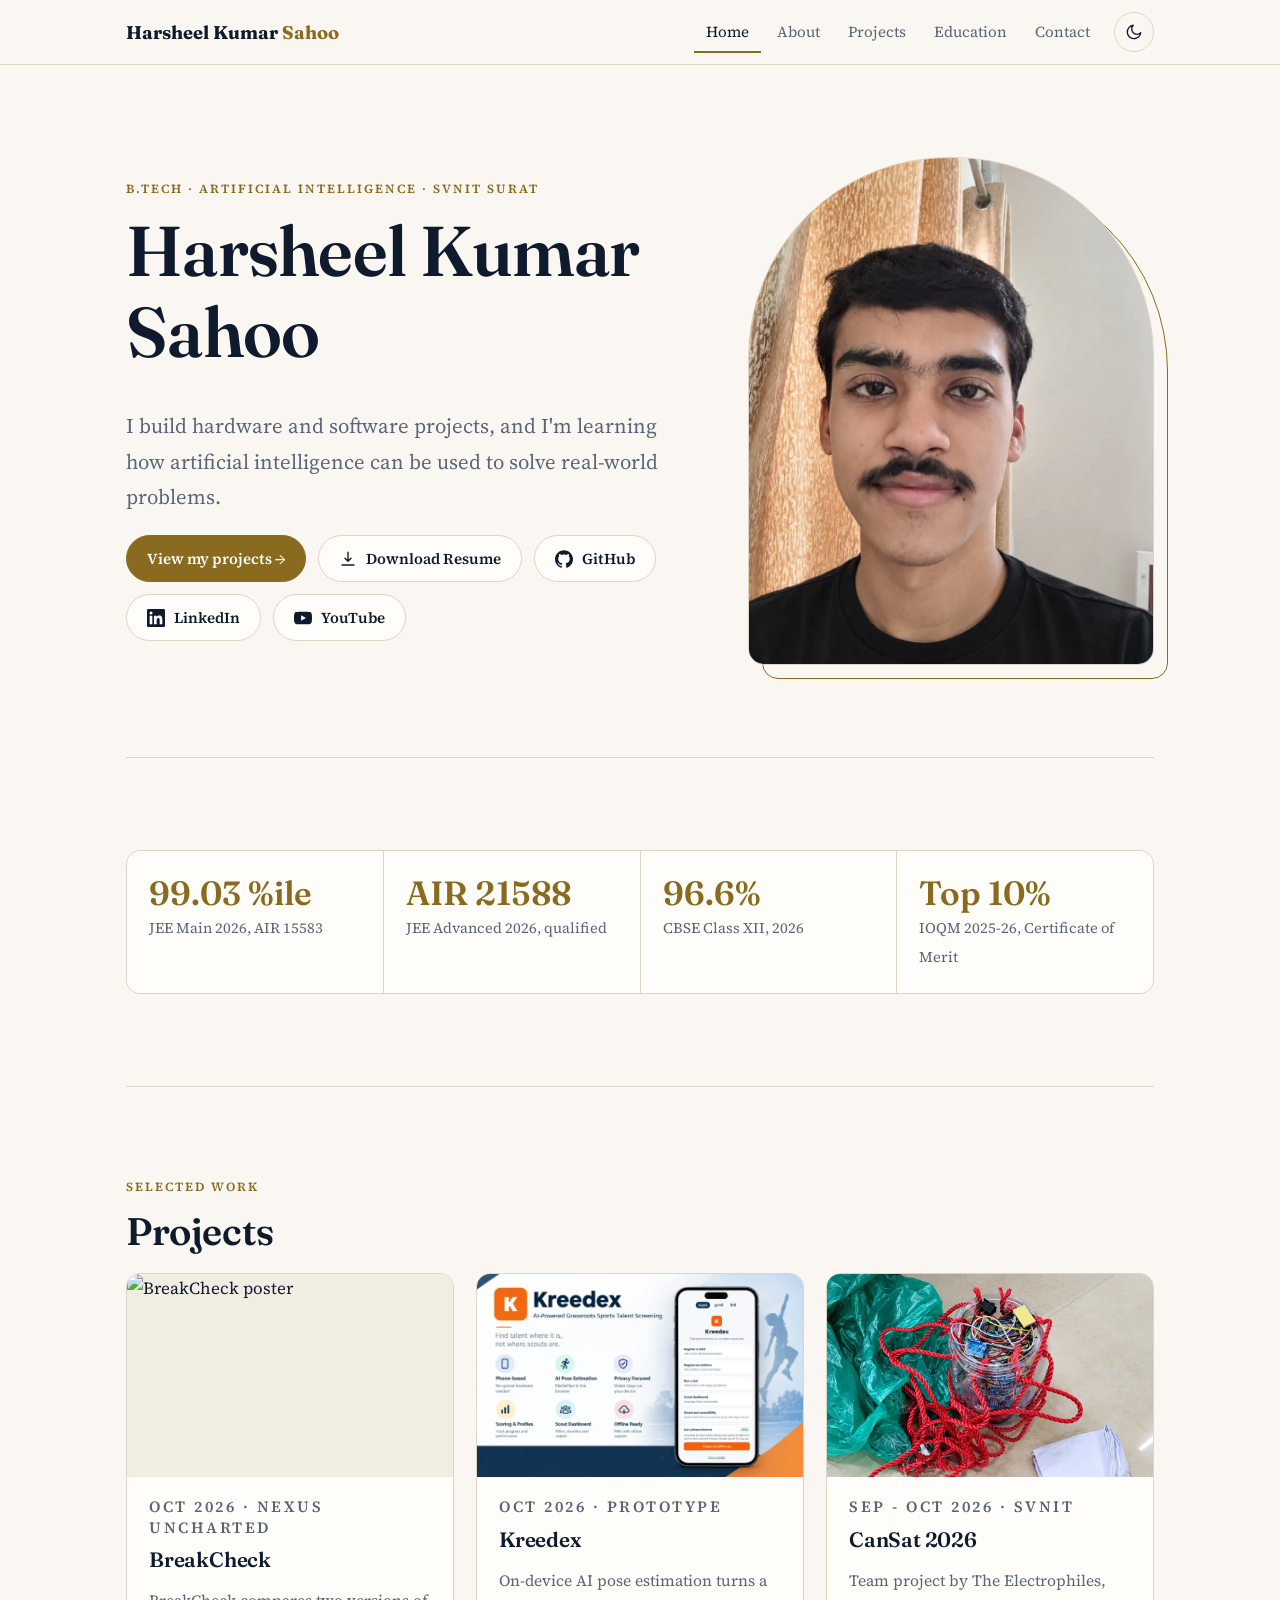
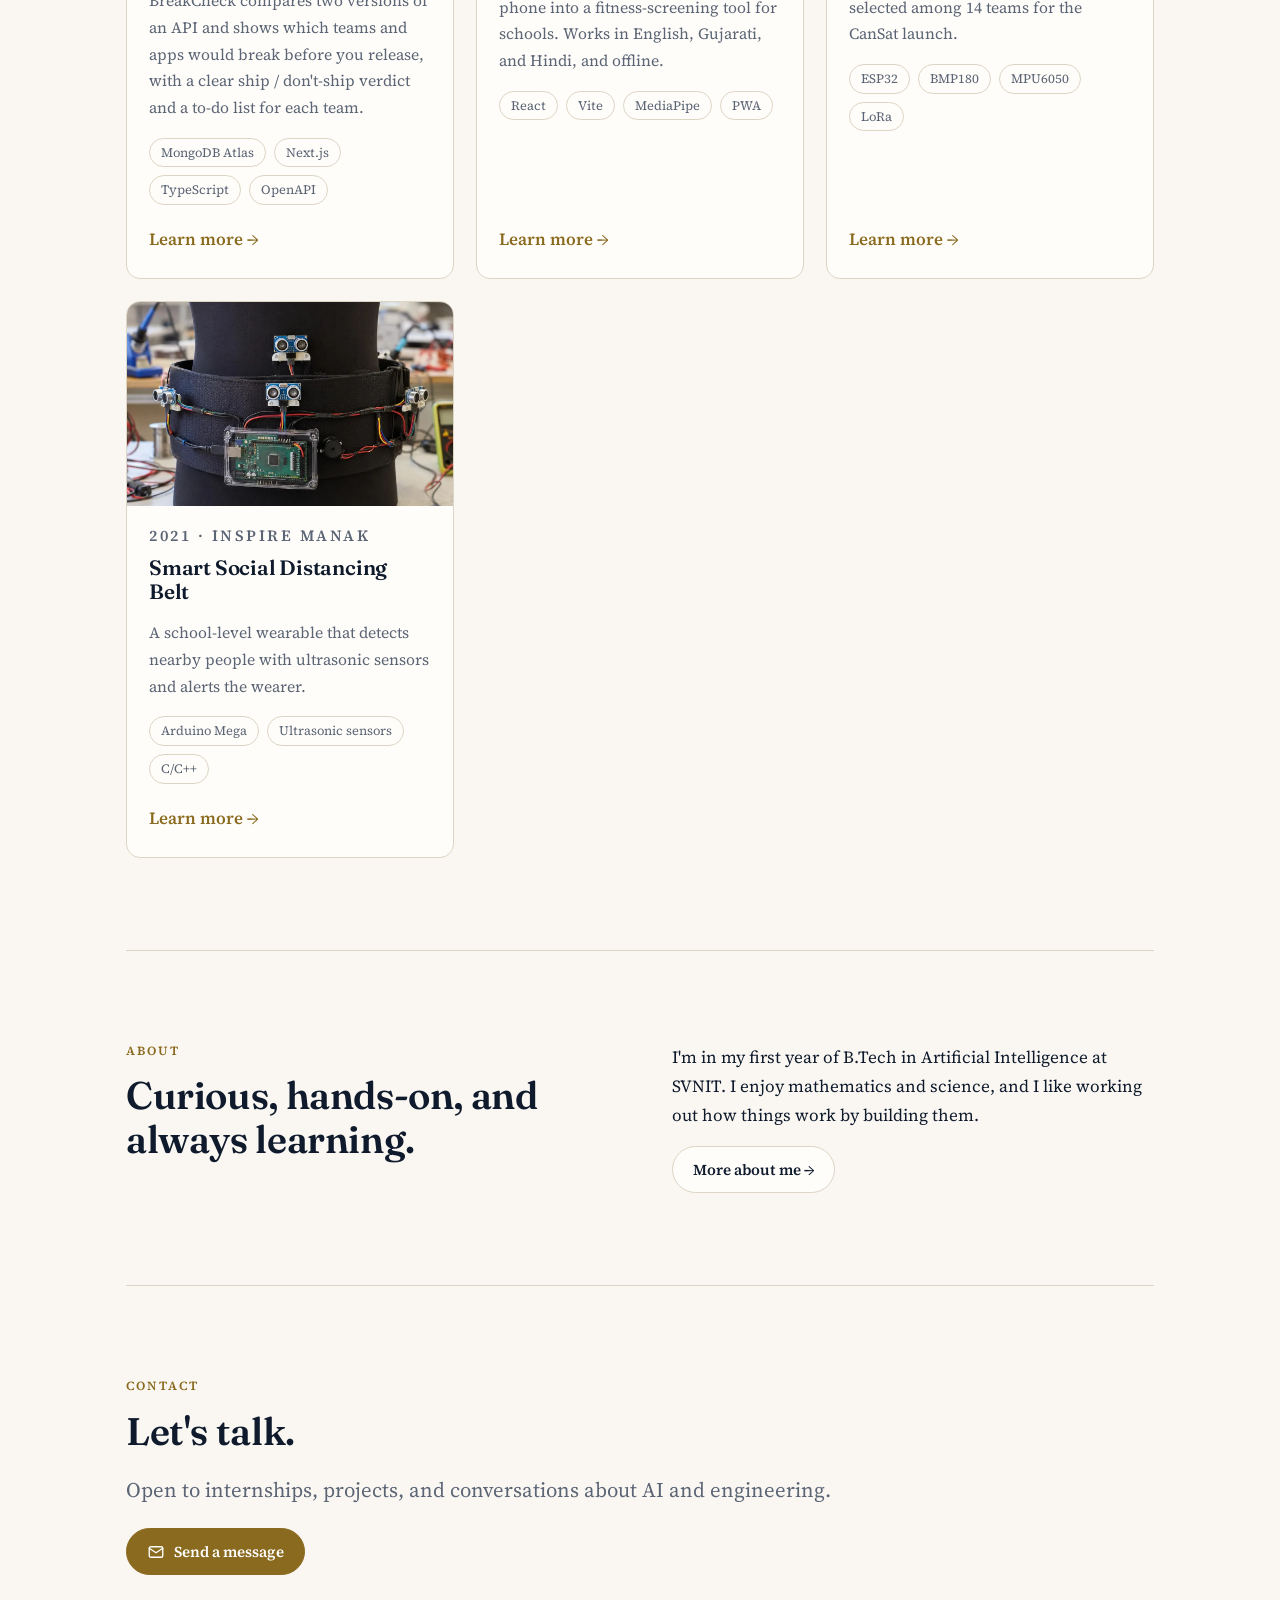
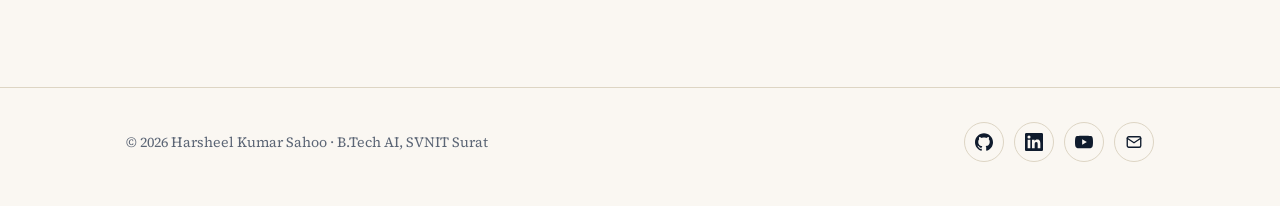
==== commit 4e22bb38: "Update index.html" ====
--- a/index.html
+++ b/index.html
@@ -30,7 +30,7 @@
 <div class="row"><a class="btn primary" href="projects.html">View my projects →</a><a class="btn" href="assets/Harsheel-Kumar-Sahoo-Resume.pdf" download data-icon="download">Download Resume</a><a class="btn" href="https://github.com/Harsheel-Kumar-Sahoo/" target="_blank" rel="noopener" data-icon="github">GitHub</a><a class="btn" href="https://www.linkedin.com/in/harsheel-kumar-sahoo/" target="_blank" rel="noopener" data-icon="linkedin">LinkedIn</a><a class="btn" href="https://www.youtube.com/@harsheelkumarsahoo" target="_blank" rel="noopener" data-icon="youtube">YouTube</a></div></div>
 <div class="portrait"><img src="assets/img/harsheel.webp" alt="Portrait of Harsheel Kumar Sahoo" width="900" height="1200" fetchpriority="high"></div></section>
 <section class="s reveal"><div class="stats"><div class="stat"><b>99.03 %ile</b><span>JEE Main 2026, AIR 15583</span></div><div class="stat"><b>AIR 21588</b><span>JEE Advanced 2026, qualified</span></div><div class="stat"><b>96.6%</b><span>CBSE Class XII, 2026</span></div><div class="stat"><b>Top 10%</b><span>IOQM 2025-26, Certificate of Merit</span></div></div></section>
-<section class="s"><p class="eyebrow">Selected work</p><h2>Projects</h2><div class="grid"><a class="card reveal" href="projects/kreedex.html"><img src="assets/img/kreedex-poster.webp" alt="Kreedex poster" loading="lazy" width="1400" height="933"><div class="card-b"><p class="eyebrow">2026 · Prototype</p><h3>Kreedex</h3><p>On-device AI pose estimation turns a phone into a fitness-screening tool for schools. Works in English, Gujarati, and Hindi, and offline.</p><ul class="chips"><li>React</li><li>Vite</li><li>MediaPipe</li><li>PWA</li></ul><span class="more">Learn more →</span></div></a><a class="card reveal" href="projects/cansat.html"><img src="assets/img/cansat-1.webp" alt="Assembled CanSat with parachute" loading="lazy" width="960" height="1280"><div class="card-b"><p class="eyebrow">Sep - Oct 2026 · SVNIT</p><h3>CanSat 2026</h3><p>Team project by The Electrophiles, selected among 14 teams for the CanSat launch.</p><ul class="chips"><li>ESP32</li><li>BMP180</li><li>MPU6050</li><li>LoRa</li></ul><span class="more">Learn more →</span></div></a><a class="card reveal" href="projects/distancing-belt.html"><img src="assets/img/distancing-belt.webp" alt="Smart Social Distancing Belt prototype" loading="lazy" width="1200" height="1200"><div class="card-b"><p class="eyebrow">2021 · INSPIRE MANAK</p><h3>Smart Social Distancing Belt</h3><p>A school-level wearable that detects nearby people with ultrasonic sensors and alerts the wearer.</p><ul class="chips"><li>Arduino Mega</li><li>Ultrasonic sensors</li><li>C/C++</li></ul><span class="more">Learn more →</span></div></a></div></section>
+<section class="s"><p class="eyebrow">Selected work</p><h2>Projects</h2><div class="grid"><a class="card reveal" href="projects/breakcheck.html"><img src="assets/breakcheck/poster.jpg" alt="BreakCheck poster" loading="lazy" width="1200" height="627"><div class="card-b"><p class="eyebrow">Oct 2026 · NEXUS UNCHARTED</p><h3>BreakCheck</h3><p>BreakCheck compares two versions of an API and shows which teams and apps would break before you release, with a clear ship / don't-ship verdict and a to-do list for each team.</p><ul class="chips"><li>MongoDB Atlas</li><li>Next.js</li><li>TypeScript</li><li>OpenAPI</li></ul><span class="more">Learn more →</span></div></a><a class="card reveal" href="projects/kreedex.html"><img src="assets/img/kreedex-poster.webp" alt="Kreedex poster" loading="lazy" width="1400" height="933"><div class="card-b"><p class="eyebrow">Oct 2026 · Prototype</p><h3>Kreedex</h3><p>On-device AI pose estimation turns a phone into a fitness-screening tool for schools. Works in English, Gujarati, and Hindi, and offline.</p><ul class="chips"><li>React</li><li>Vite</li><li>MediaPipe</li><li>PWA</li></ul><span class="more">Learn more →</span></div></a><a class="card reveal" href="projects/cansat.html"><img src="assets/img/cansat-1.webp" alt="Assembled CanSat with parachute" loading="lazy" width="960" height="1280"><div class="card-b"><p class="eyebrow">Sep - Oct 2026 · SVNIT</p><h3>CanSat 2026</h3><p>Team project by The Electrophiles, selected among 14 teams for the CanSat launch.</p><ul class="chips"><li>ESP32</li><li>BMP180</li><li>MPU6050</li><li>LoRa</li></ul><span class="more">Learn more →</span></div></a><a class="card reveal" href="projects/distancing-belt.html"><img src="assets/img/distancing-belt.webp" alt="Smart Social Distancing Belt prototype" loading="lazy" width="1200" height="1200"><div class="card-b"><p class="eyebrow">2021 · INSPIRE MANAK</p><h3>Smart Social Distancing Belt</h3><p>A school-level wearable that detects nearby people with ultrasonic sensors and alerts the wearer.</p><ul class="chips"><li>Arduino Mega</li><li>Ultrasonic sensors</li><li>C/C++</li></ul><span class="more">Learn more →</span></div></a></div></section>
 <section class="s split reveal"><div><p class="eyebrow">About</p><h2>Curious, hands-on, and always learning.</h2></div><div class="prose"><p>I'm in my first year of B.Tech in Artificial Intelligence at SVNIT. I enjoy mathematics and science, and I like working out how things work by building them.</p><a class="btn" href="about.html">More about me →</a></div></section>
 <section class="s reveal"><p class="eyebrow">Contact</p><h2>Let's talk.</h2><p class="lead">Open to internships, projects, and conversations about AI and engineering.</p><div class="row"><a class="btn primary" href="contact.html" data-icon="mail">Send a message</a></div></section>
 </main>
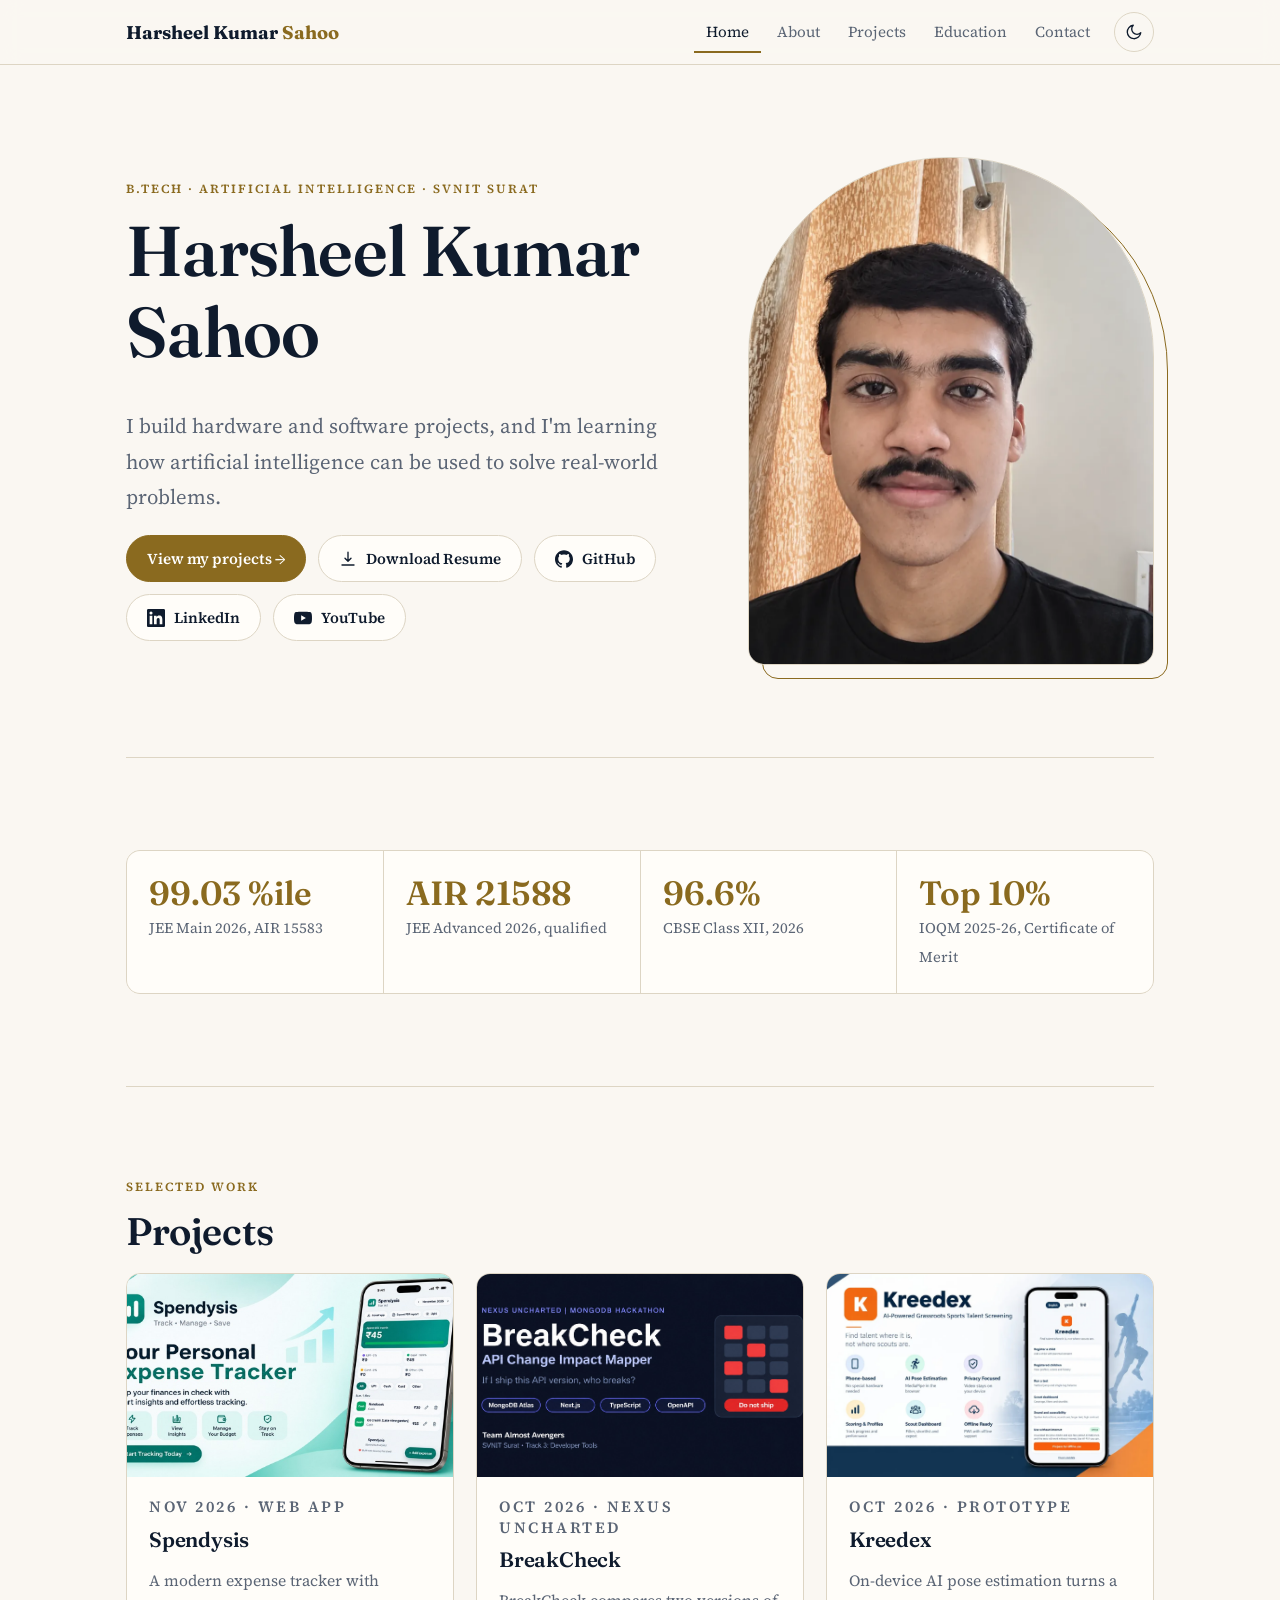
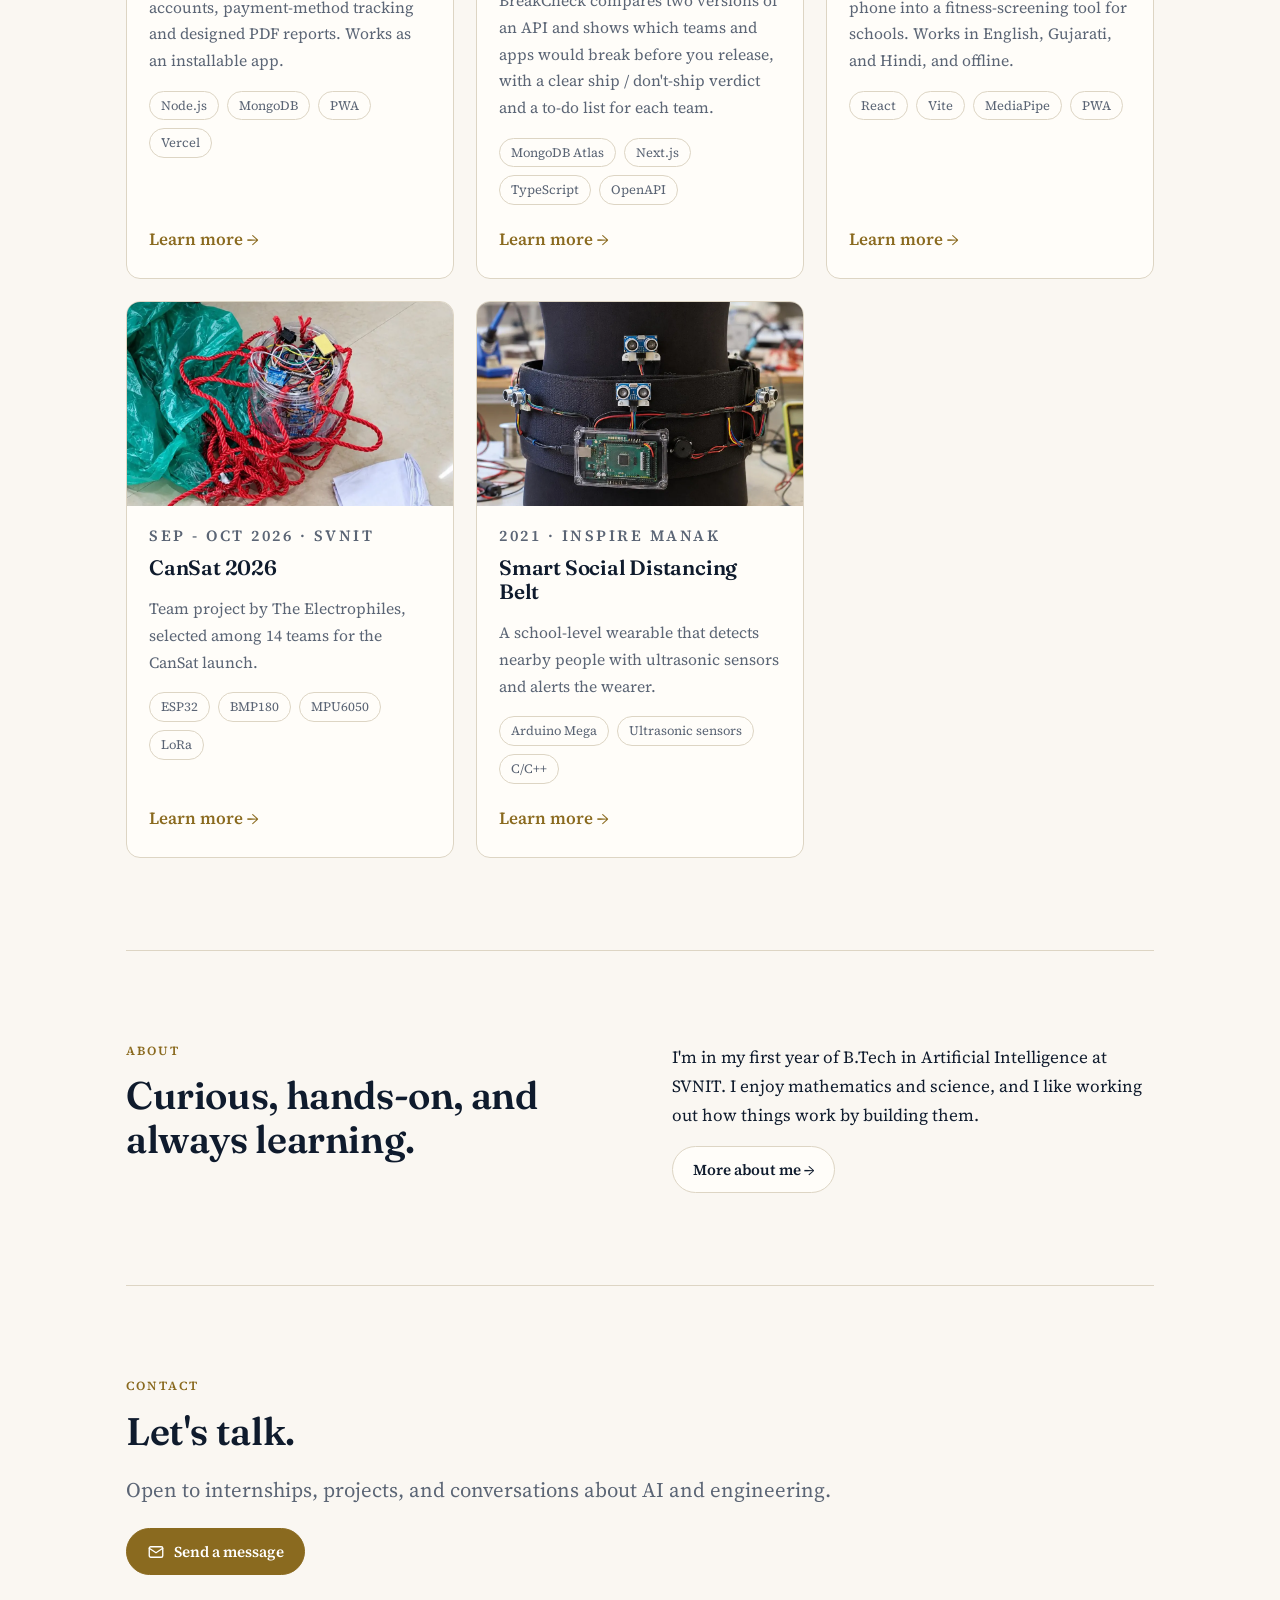
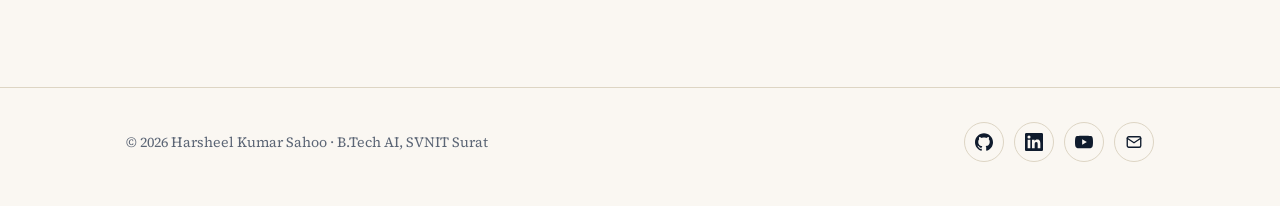
==== commit 18202ddf: "Update index.html" ====
--- a/index.html
+++ b/index.html
@@ -30,7 +30,7 @@
 <div class="row"><a class="btn primary" href="projects.html">View my projects →</a><a class="btn" href="assets/Harsheel-Kumar-Sahoo-Resume.pdf" download data-icon="download">Download Resume</a><a class="btn" href="https://github.com/Harsheel-Kumar-Sahoo/" target="_blank" rel="noopener" data-icon="github">GitHub</a><a class="btn" href="https://www.linkedin.com/in/harsheel-kumar-sahoo/" target="_blank" rel="noopener" data-icon="linkedin">LinkedIn</a><a class="btn" href="https://www.youtube.com/@harsheelkumarsahoo" target="_blank" rel="noopener" data-icon="youtube">YouTube</a></div></div>
 <div class="portrait"><img src="assets/img/harsheel.webp" alt="Portrait of Harsheel Kumar Sahoo" width="900" height="1200" fetchpriority="high"></div></section>
 <section class="s reveal"><div class="stats"><div class="stat"><b>99.03 %ile</b><span>JEE Main 2026, AIR 15583</span></div><div class="stat"><b>AIR 21588</b><span>JEE Advanced 2026, qualified</span></div><div class="stat"><b>96.6%</b><span>CBSE Class XII, 2026</span></div><div class="stat"><b>Top 10%</b><span>IOQM 2025-26, Certificate of Merit</span></div></div></section>
-<section class="s"><p class="eyebrow">Selected work</p><h2>Projects</h2><div class="grid"><a class="card reveal" href="projects/breakcheck.html"><img src="assets/breakcheck/poster.jpg" alt="BreakCheck poster" loading="lazy" width="1200" height="627"><div class="card-b"><p class="eyebrow">Oct 2026 · NEXUS UNCHARTED</p><h3>BreakCheck</h3><p>BreakCheck compares two versions of an API and shows which teams and apps would break before you release, with a clear ship / don't-ship verdict and a to-do list for each team.</p><ul class="chips"><li>MongoDB Atlas</li><li>Next.js</li><li>TypeScript</li><li>OpenAPI</li></ul><span class="more">Learn more →</span></div></a><a class="card reveal" href="projects/kreedex.html"><img src="assets/img/kreedex-poster.webp" alt="Kreedex poster" loading="lazy" width="1400" height="933"><div class="card-b"><p class="eyebrow">Oct 2026 · Prototype</p><h3>Kreedex</h3><p>On-device AI pose estimation turns a phone into a fitness-screening tool for schools. Works in English, Gujarati, and Hindi, and offline.</p><ul class="chips"><li>React</li><li>Vite</li><li>MediaPipe</li><li>PWA</li></ul><span class="more">Learn more →</span></div></a><a class="card reveal" href="projects/cansat.html"><img src="assets/img/cansat-1.webp" alt="Assembled CanSat with parachute" loading="lazy" width="960" height="1280"><div class="card-b"><p class="eyebrow">Sep - Oct 2026 · SVNIT</p><h3>CanSat 2026</h3><p>Team project by The Electrophiles, selected among 14 teams for the CanSat launch.</p><ul class="chips"><li>ESP32</li><li>BMP180</li><li>MPU6050</li><li>LoRa</li></ul><span class="more">Learn more →</span></div></a><a class="card reveal" href="projects/distancing-belt.html"><img src="assets/img/distancing-belt.webp" alt="Smart Social Distancing Belt prototype" loading="lazy" width="1200" height="1200"><div class="card-b"><p class="eyebrow">2021 · INSPIRE MANAK</p><h3>Smart Social Distancing Belt</h3><p>A school-level wearable that detects nearby people with ultrasonic sensors and alerts the wearer.</p><ul class="chips"><li>Arduino Mega</li><li>Ultrasonic sensors</li><li>C/C++</li></ul><span class="more">Learn more →</span></div></a></div></section>
+<section class="s"><p class="eyebrow">Selected work</p><h2>Projects</h2><div class="grid"><a class="card reveal" href="projects/spendysis.html"><img src="assets/img/spendysis-poster.jpg" alt="Spendysis poster" loading="lazy" width="1200" height="600"><div class="card-b"><p class="eyebrow">Nov 2026 · Web app</p><h3>Spendysis</h3><p>A modern expense tracker with accounts, payment-method tracking and designed PDF reports. Works as an installable app.</p><ul class="chips"><li>Node.js</li><li>MongoDB</li><li>PWA</li><li>Vercel</li></ul><span class="more">Learn more →</span></div></a><a class="card reveal" href="projects/breakcheck.html"><img src="assets/breakcheck/poster.jpg" alt="BreakCheck poster" loading="lazy" width="1200" height="627"><div class="card-b"><p class="eyebrow">Oct 2026 · NEXUS UNCHARTED</p><h3>BreakCheck</h3><p>BreakCheck compares two versions of an API and shows which teams and apps would break before you release, with a clear ship / don't-ship verdict and a to-do list for each team.</p><ul class="chips"><li>MongoDB Atlas</li><li>Next.js</li><li>TypeScript</li><li>OpenAPI</li></ul><span class="more">Learn more →</span></div></a><a class="card reveal" href="projects/kreedex.html"><img src="assets/img/kreedex-poster.webp" alt="Kreedex poster" loading="lazy" width="1400" height="933"><div class="card-b"><p class="eyebrow">Oct 2026 · Prototype</p><h3>Kreedex</h3><p>On-device AI pose estimation turns a phone into a fitness-screening tool for schools. Works in English, Gujarati, and Hindi, and offline.</p><ul class="chips"><li>React</li><li>Vite</li><li>MediaPipe</li><li>PWA</li></ul><span class="more">Learn more →</span></div></a><a class="card reveal" href="projects/cansat.html"><img src="assets/img/cansat-1.webp" alt="Assembled CanSat with parachute" loading="lazy" width="960" height="1280"><div class="card-b"><p class="eyebrow">Sep - Oct 2026 · SVNIT</p><h3>CanSat 2026</h3><p>Team project by The Electrophiles, selected among 14 teams for the CanSat launch.</p><ul class="chips"><li>ESP32</li><li>BMP180</li><li>MPU6050</li><li>LoRa</li></ul><span class="more">Learn more →</span></div></a><a class="card reveal" href="projects/distancing-belt.html"><img src="assets/img/distancing-belt.webp" alt="Smart Social Distancing Belt prototype" loading="lazy" width="1200" height="1200"><div class="card-b"><p class="eyebrow">2021 · INSPIRE MANAK</p><h3>Smart Social Distancing Belt</h3><p>A school-level wearable that detects nearby people with ultrasonic sensors and alerts the wearer.</p><ul class="chips"><li>Arduino Mega</li><li>Ultrasonic sensors</li><li>C/C++</li></ul><span class="more">Learn more →</span></div></a></div></section>
 <section class="s split reveal"><div><p class="eyebrow">About</p><h2>Curious, hands-on, and always learning.</h2></div><div class="prose"><p>I'm in my first year of B.Tech in Artificial Intelligence at SVNIT. I enjoy mathematics and science, and I like working out how things work by building them.</p><a class="btn" href="about.html">More about me →</a></div></section>
 <section class="s reveal"><p class="eyebrow">Contact</p><h2>Let's talk.</h2><p class="lead">Open to internships, projects, and conversations about AI and engineering.</p><div class="row"><a class="btn primary" href="contact.html" data-icon="mail">Send a message</a></div></section>
 </main>
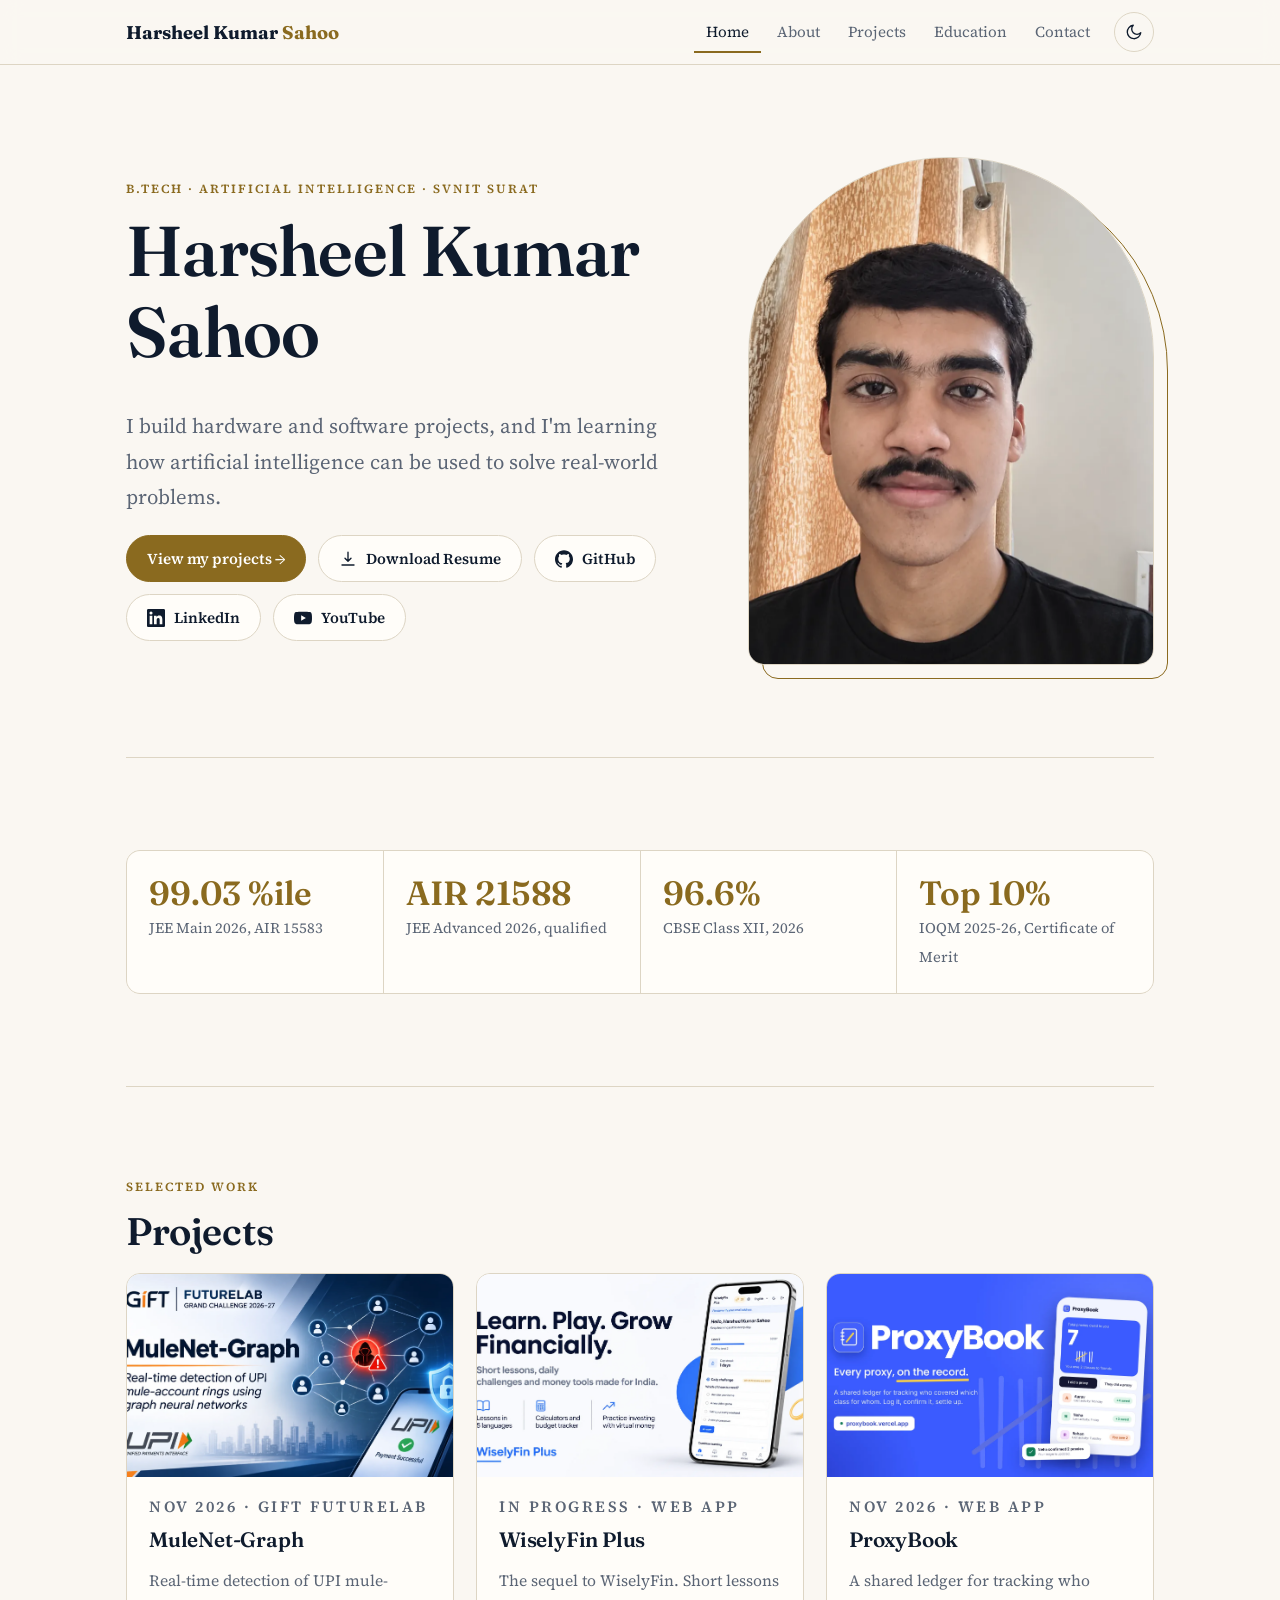
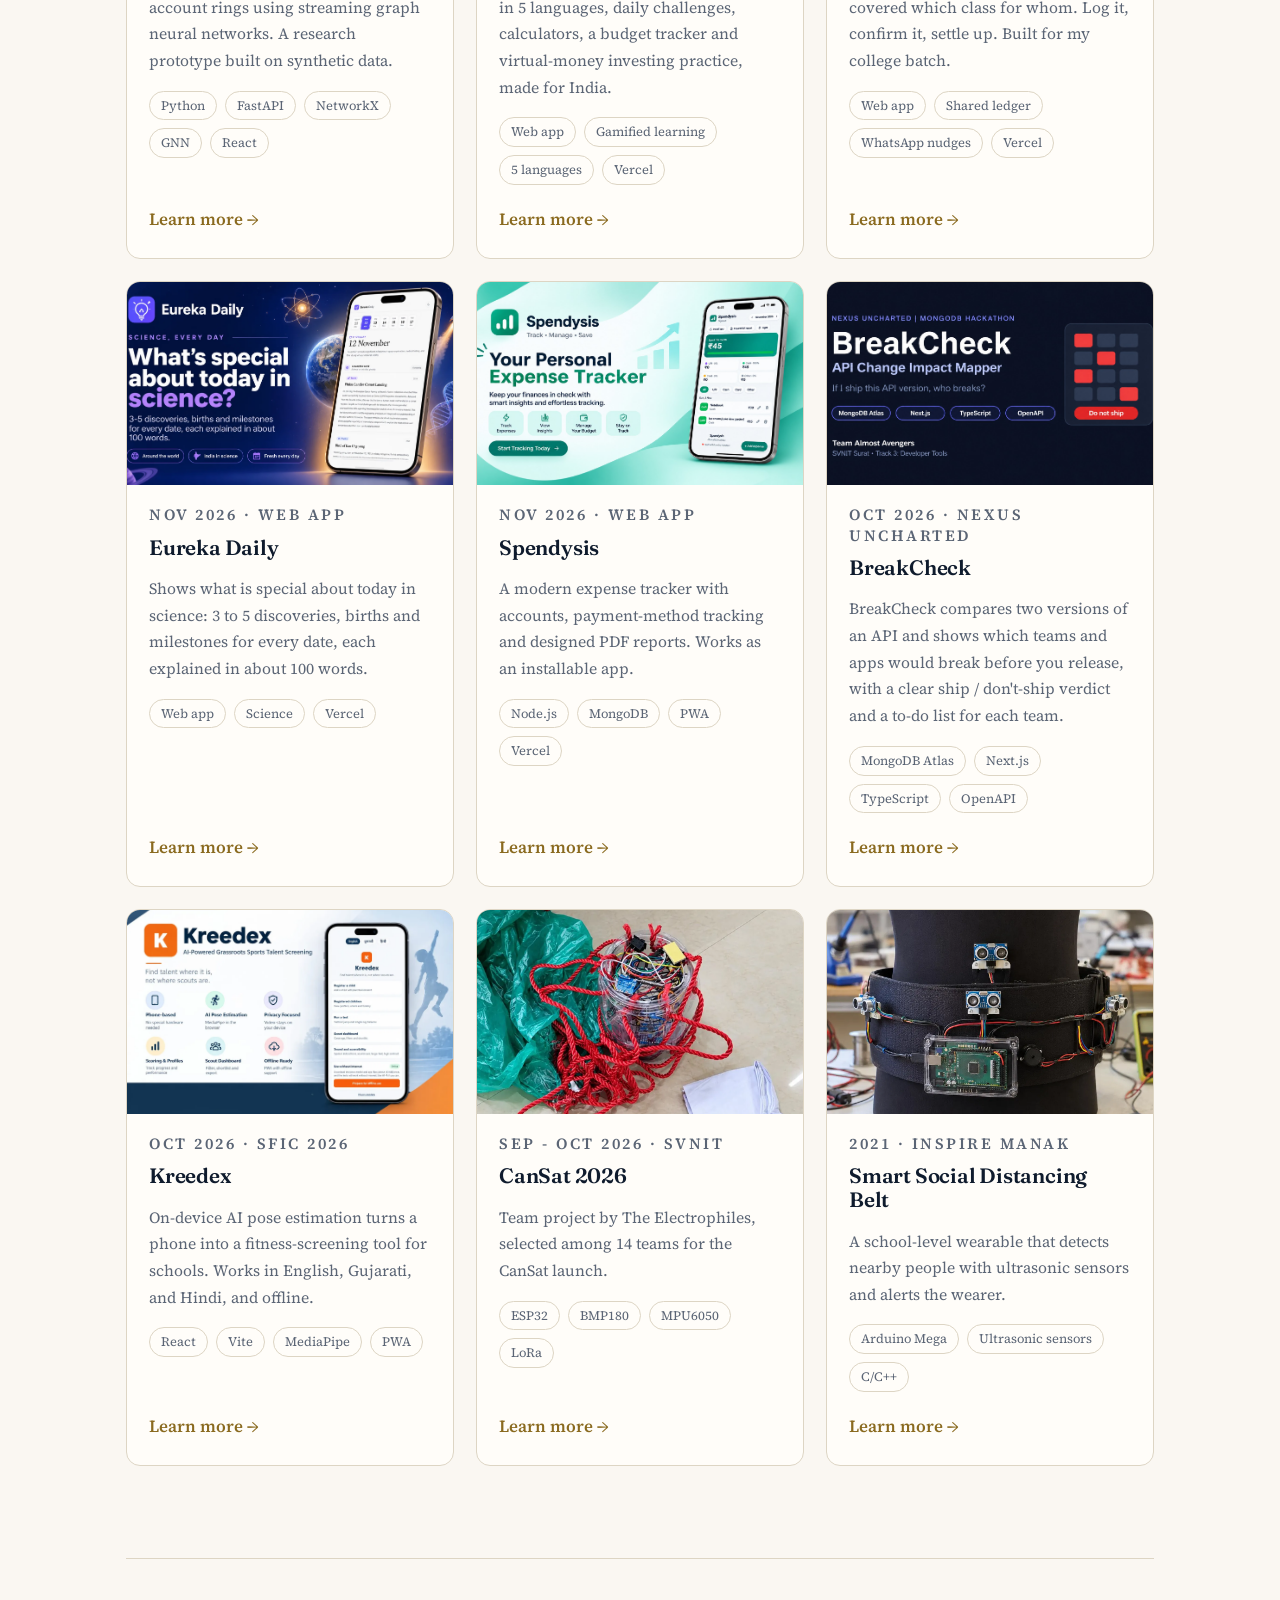
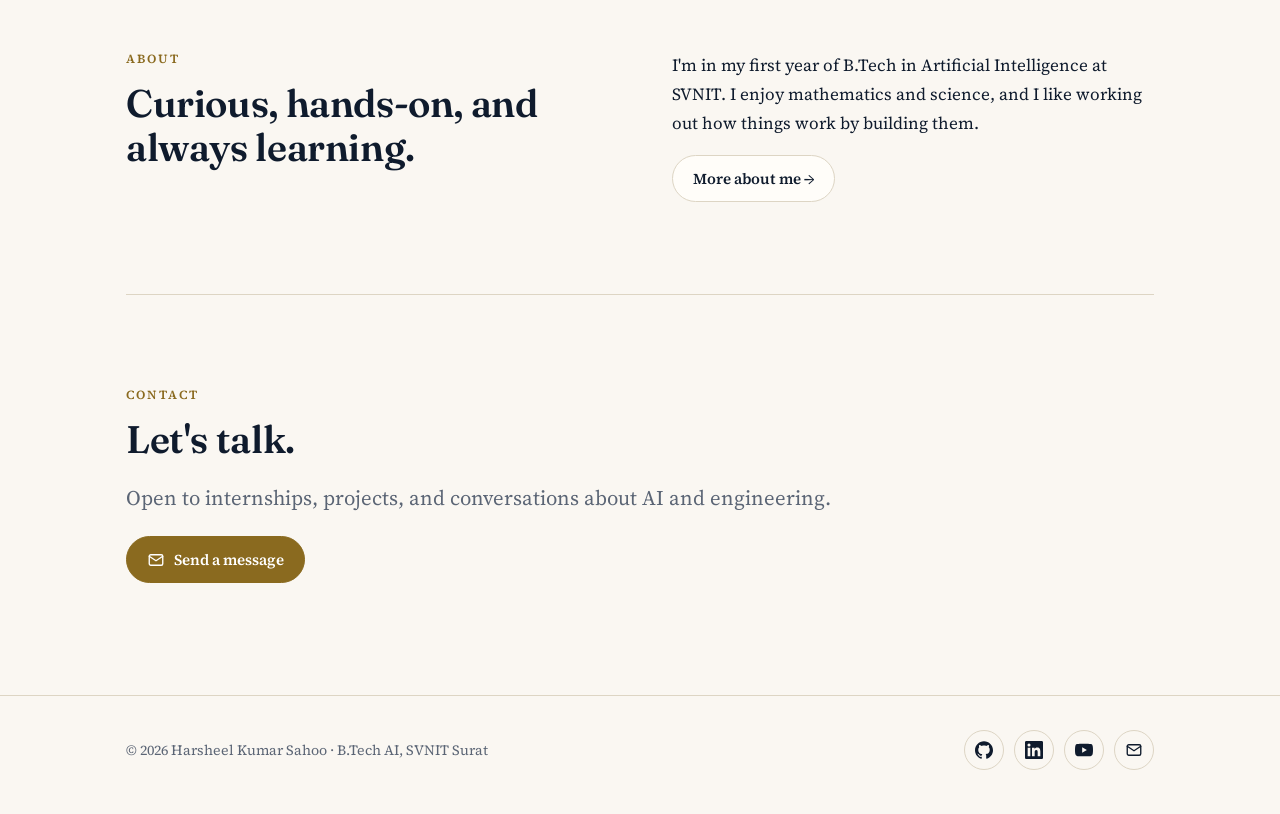
==== commit c7a97ea2: "Add MuleNet-Graph, WiselyFin Plus, ProxyBook, Eureka Daily; update Kreedex details" ====
--- a/index.html
+++ b/index.html
@@ -30,10 +30,10 @@
 <div class="row"><a class="btn primary" href="projects.html">View my projects →</a><a class="btn" href="assets/Harsheel-Kumar-Sahoo-Resume.pdf" download data-icon="download">Download Resume</a><a class="btn" href="https://github.com/Harsheel-Kumar-Sahoo/" target="_blank" rel="noopener" data-icon="github">GitHub</a><a class="btn" href="https://www.linkedin.com/in/harsheel-kumar-sahoo/" target="_blank" rel="noopener" data-icon="linkedin">LinkedIn</a><a class="btn" href="https://www.youtube.com/@harsheelkumarsahoo" target="_blank" rel="noopener" data-icon="youtube">YouTube</a></div></div>
 <div class="portrait"><img src="assets/img/harsheel.webp" alt="Portrait of Harsheel Kumar Sahoo" width="900" height="1200" fetchpriority="high"></div></section>
 <section class="s reveal"><div class="stats"><div class="stat"><b>99.03 %ile</b><span>JEE Main 2026, AIR 15583</span></div><div class="stat"><b>AIR 21588</b><span>JEE Advanced 2026, qualified</span></div><div class="stat"><b>96.6%</b><span>CBSE Class XII, 2026</span></div><div class="stat"><b>Top 10%</b><span>IOQM 2025-26, Certificate of Merit</span></div></div></section>
-<section class="s"><p class="eyebrow">Selected work</p><h2>Projects</h2><div class="grid"><a class="card reveal" href="projects/spendysis.html"><img src="assets/img/spendysis-poster.jpg" alt="Spendysis poster" loading="lazy" width="1200" height="600"><div class="card-b"><p class="eyebrow">Nov 2026 · Web app</p><h3>Spendysis</h3><p>A modern expense tracker with accounts, payment-method tracking and designed PDF reports. Works as an installable app.</p><ul class="chips"><li>Node.js</li><li>MongoDB</li><li>PWA</li><li>Vercel</li></ul><span class="more">Learn more →</span></div></a><a class="card reveal" href="projects/breakcheck.html"><img src="assets/breakcheck/poster.jpg" alt="BreakCheck poster" loading="lazy" width="1200" height="627"><div class="card-b"><p class="eyebrow">Oct 2026 · NEXUS UNCHARTED</p><h3>BreakCheck</h3><p>BreakCheck compares two versions of an API and shows which teams and apps would break before you release, with a clear ship / don't-ship verdict and a to-do list for each team.</p><ul class="chips"><li>MongoDB Atlas</li><li>Next.js</li><li>TypeScript</li><li>OpenAPI</li></ul><span class="more">Learn more →</span></div></a><a class="card reveal" href="projects/kreedex.html"><img src="assets/img/kreedex-poster.webp" alt="Kreedex poster" loading="lazy" width="1400" height="933"><div class="card-b"><p class="eyebrow">Oct 2026 · Prototype</p><h3>Kreedex</h3><p>On-device AI pose estimation turns a phone into a fitness-screening tool for schools. Works in English, Gujarati, and Hindi, and offline.</p><ul class="chips"><li>React</li><li>Vite</li><li>MediaPipe</li><li>PWA</li></ul><span class="more">Learn more →</span></div></a><a class="card reveal" href="projects/cansat.html"><img src="assets/img/cansat-1.webp" alt="Assembled CanSat with parachute" loading="lazy" width="960" height="1280"><div class="card-b"><p class="eyebrow">Sep - Oct 2026 · SVNIT</p><h3>CanSat 2026</h3><p>Team project by The Electrophiles, selected among 14 teams for the CanSat launch.</p><ul class="chips"><li>ESP32</li><li>BMP180</li><li>MPU6050</li><li>LoRa</li></ul><span class="more">Learn more →</span></div></a><a class="card reveal" href="projects/distancing-belt.html"><img src="assets/img/distancing-belt.webp" alt="Smart Social Distancing Belt prototype" loading="lazy" width="1200" height="1200"><div class="card-b"><p class="eyebrow">2021 · INSPIRE MANAK</p><h3>Smart Social Distancing Belt</h3><p>A school-level wearable that detects nearby people with ultrasonic sensors and alerts the wearer.</p><ul class="chips"><li>Arduino Mega</li><li>Ultrasonic sensors</li><li>C/C++</li></ul><span class="more">Learn more →</span></div></a></div></section>
+<section class="s"><p class="eyebrow">Selected work</p><h2>Projects</h2><div class="grid"><a class="card reveal" href="projects/mulenet-graph.html"><img src="assets/img/mulenet-graph-poster.webp" alt="MuleNet-Graph poster: real-time detection of UPI mule-account rings using graph neural networks" loading="lazy" width="1672" height="941"><div class="card-b"><p class="eyebrow">Nov 2026 · GIFT FutureLab</p><h3>MuleNet-Graph</h3><p>Real-time detection of UPI mule-account rings using streaming graph neural networks. A research prototype built on synthetic data.</p><ul class="chips"><li>Python</li><li>FastAPI</li><li>NetworkX</li><li>GNN</li><li>React</li></ul><span class="more">Learn more →</span></div></a><a class="card reveal" href="projects/wiselyfin-plus.html"><img src="assets/img/wiselyfin-plus-poster.webp" alt="WiselyFin Plus poster: short lessons, daily challenges and money tools made for India" loading="lazy" width="1672" height="941"><div class="card-b"><p class="eyebrow">In progress · Web app</p><h3>WiselyFin Plus</h3><p>The sequel to WiselyFin. Short lessons in 5 languages, daily challenges, calculators, a budget tracker and virtual-money investing practice, made for India.</p><ul class="chips"><li>Web app</li><li>Gamified learning</li><li>5 languages</li><li>Vercel</li></ul><span class="more">Learn more →</span></div></a><a class="card reveal" href="projects/proxybook.html"><img src="assets/img/proxybook-poster.webp" alt="ProxyBook poster: a shared ledger for tracking who covered which class for whom" loading="lazy" width="1600" height="900"><div class="card-b"><p class="eyebrow">Nov 2026 · Web app</p><h3>ProxyBook</h3><p>A shared ledger for tracking who covered which class for whom. Log it, confirm it, settle up. Built for my college batch.</p><ul class="chips"><li>Web app</li><li>Shared ledger</li><li>WhatsApp nudges</li><li>Vercel</li></ul><span class="more">Learn more →</span></div></a><a class="card reveal" href="projects/eureka-daily.html"><img src="assets/img/eureka-daily-poster.webp" alt="Eureka Daily poster: what is special about today in science" loading="lazy" width="1672" height="941"><div class="card-b"><p class="eyebrow">Nov 2026 · Web app</p><h3>Eureka Daily</h3><p>Shows what is special about today in science: 3 to 5 discoveries, births and milestones for every date, each explained in about 100 words.</p><ul class="chips"><li>Web app</li><li>Science</li><li>Vercel</li></ul><span class="more">Learn more →</span></div></a><a class="card reveal" href="projects/spendysis.html"><img src="assets/img/spendysis-poster.jpg" alt="Spendysis poster" loading="lazy" width="1200" height="600"><div class="card-b"><p class="eyebrow">Nov 2026 · Web app</p><h3>Spendysis</h3><p>A modern expense tracker with accounts, payment-method tracking and designed PDF reports. Works as an installable app.</p><ul class="chips"><li>Node.js</li><li>MongoDB</li><li>PWA</li><li>Vercel</li></ul><span class="more">Learn more →</span></div></a><a class="card reveal" href="projects/breakcheck.html"><img src="assets/breakcheck/poster.jpg" alt="BreakCheck poster" loading="lazy" width="1200" height="627"><div class="card-b"><p class="eyebrow">Oct 2026 · NEXUS UNCHARTED</p><h3>BreakCheck</h3><p>BreakCheck compares two versions of an API and shows which teams and apps would break before you release, with a clear ship / don't-ship verdict and a to-do list for each team.</p><ul class="chips"><li>MongoDB Atlas</li><li>Next.js</li><li>TypeScript</li><li>OpenAPI</li></ul><span class="more">Learn more →</span></div></a><a class="card reveal" href="projects/kreedex.html"><img src="assets/img/kreedex-poster.webp" alt="Kreedex poster" loading="lazy" width="1400" height="933"><div class="card-b"><p class="eyebrow">Oct 2026 · SFIC 2026</p><h3>Kreedex</h3><p>On-device AI pose estimation turns a phone into a fitness-screening tool for schools. Works in English, Gujarati, and Hindi, and offline.</p><ul class="chips"><li>React</li><li>Vite</li><li>MediaPipe</li><li>PWA</li></ul><span class="more">Learn more →</span></div></a><a class="card reveal" href="projects/cansat.html"><img src="assets/img/cansat-1.webp" alt="Assembled CanSat with parachute" loading="lazy" width="960" height="1280"><div class="card-b"><p class="eyebrow">Sep - Oct 2026 · SVNIT</p><h3>CanSat 2026</h3><p>Team project by The Electrophiles, selected among 14 teams for the CanSat launch.</p><ul class="chips"><li>ESP32</li><li>BMP180</li><li>MPU6050</li><li>LoRa</li></ul><span class="more">Learn more →</span></div></a><a class="card reveal" href="projects/distancing-belt.html"><img src="assets/img/distancing-belt.webp" alt="Smart Social Distancing Belt prototype" loading="lazy" width="1200" height="1200"><div class="card-b"><p class="eyebrow">2021 · INSPIRE MANAK</p><h3>Smart Social Distancing Belt</h3><p>A school-level wearable that detects nearby people with ultrasonic sensors and alerts the wearer.</p><ul class="chips"><li>Arduino Mega</li><li>Ultrasonic sensors</li><li>C/C++</li></ul><span class="more">Learn more →</span></div></a></div></section>
 <section class="s split reveal"><div><p class="eyebrow">About</p><h2>Curious, hands-on, and always learning.</h2></div><div class="prose"><p>I'm in my first year of B.Tech in Artificial Intelligence at SVNIT. I enjoy mathematics and science, and I like working out how things work by building them.</p><a class="btn" href="about.html">More about me →</a></div></section>
 <section class="s reveal"><p class="eyebrow">Contact</p><h2>Let's talk.</h2><p class="lead">Open to internships, projects, and conversations about AI and engineering.</p><div class="row"><a class="btn primary" href="contact.html" data-icon="mail">Send a message</a></div></section>
 </main>
 <footer id="site-footer" class="foot"></footer>
 </body>
-</html>
+</html>
--- a/assets/css/style.css
+++ b/assets/css/style.css
@@ -75,6 +75,9 @@
 .gallery.phones{grid-template-columns:repeat(auto-fill,minmax(min(46%,200px),1fr))}
 .gallery.phones img{aspect-ratio:1/2;object-fit:contain;background:transparent;border:0}
 .gallery figcaption{font-size:.88rem;color:var(--muted);margin-top:6px}
+.docs{display:grid;gap:14px}
+.doc{display:flex;flex-wrap:wrap;gap:14px;justify-content:space-between;align-items:center;padding:16px 20px;background:var(--card);border:1px solid var(--line);border-radius:10px}
+.doc h3{margin:0;font-size:1.1rem}.doc p{margin:0;font-size:.92rem}
 .pager{display:flex;justify-content:space-between;gap:16px;flex-wrap:wrap}
 .lb{position:fixed;inset:0;background:rgba(8,12,20,.93);display:none;place-items:center;z-index:100;padding:20px;cursor:zoom-out}
 .lb.on{display:grid}
@@ -102,4 +105,4 @@
 .links a:last-child{border-bottom:0}
 .links a[aria-current]{box-shadow:none;color:var(--accent)}
 .row .btn{flex:1 1 auto;justify-content:center}}
-.brand{white-space:nowrap;font-size:clamp(1rem,4.5vw,1.15rem)}
+.brand{white-space:nowrap;font-size:clamp(1rem,4.5vw,1.15rem)}
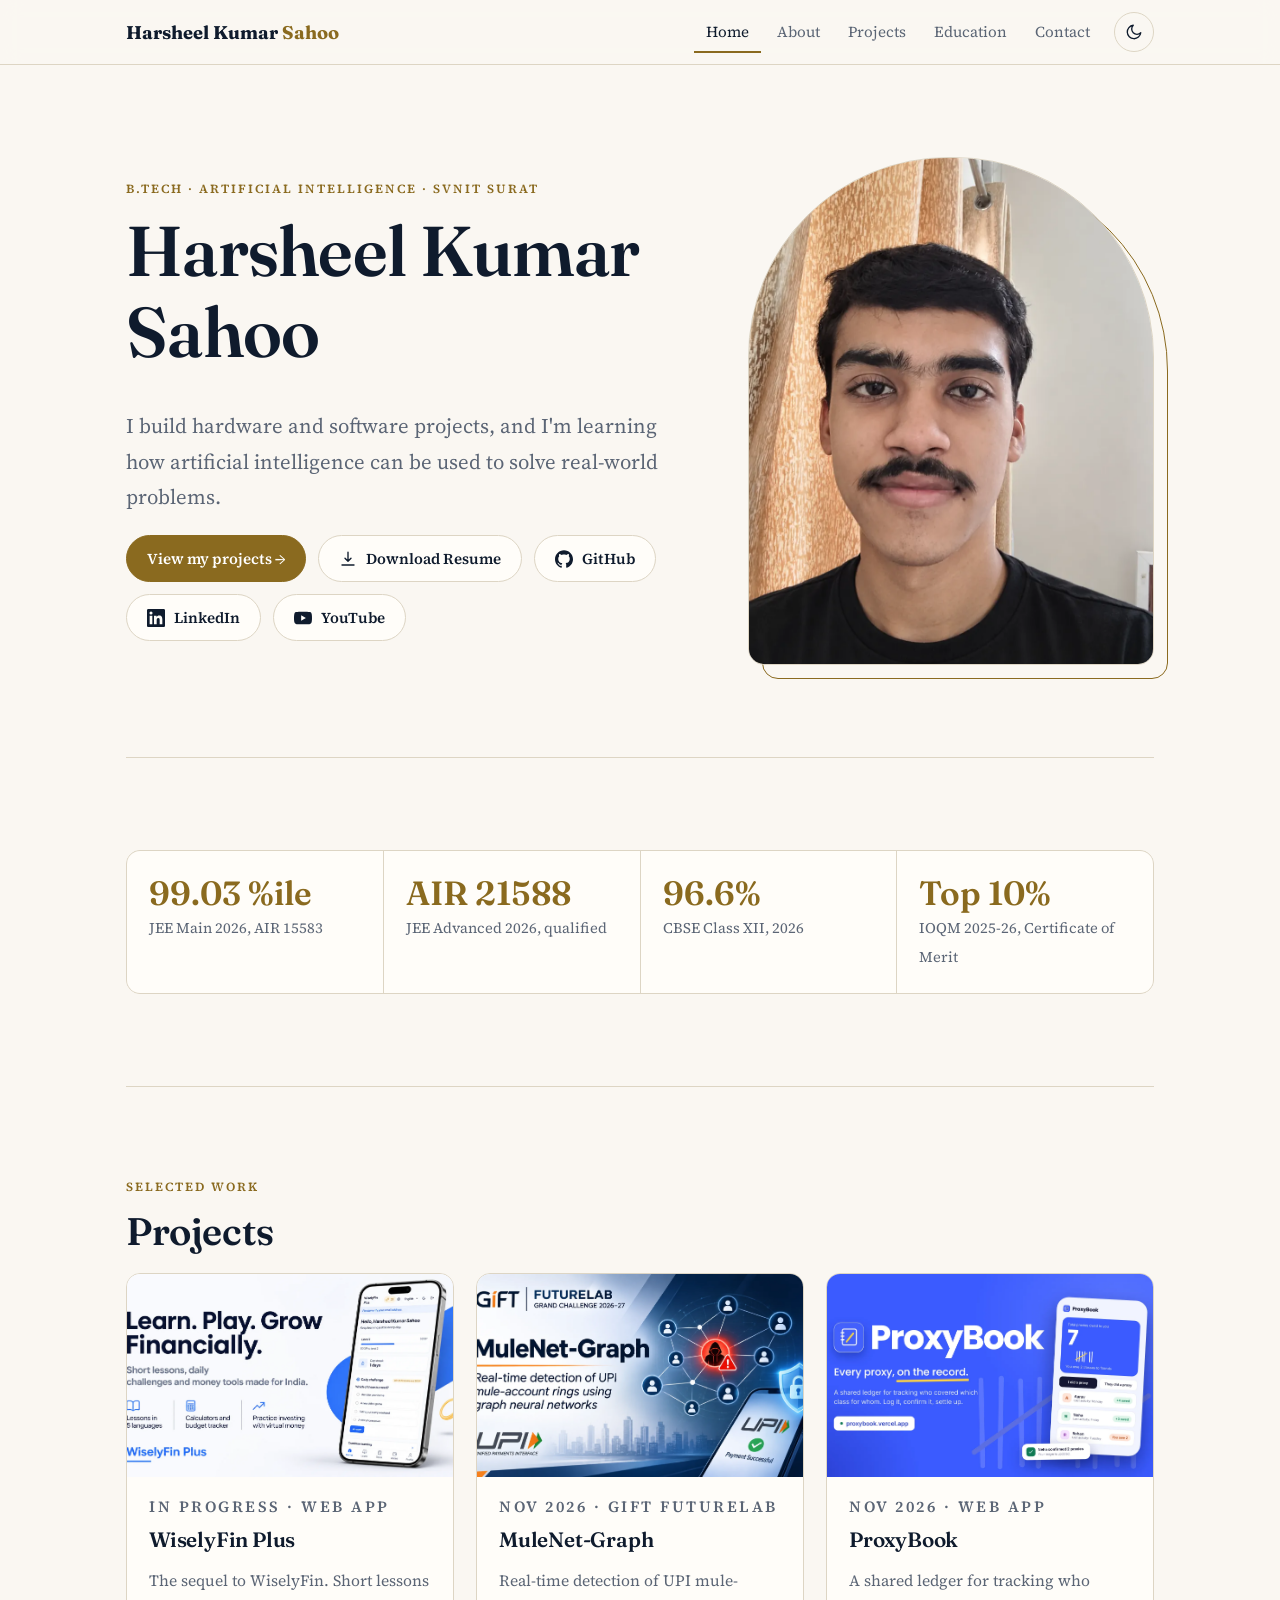
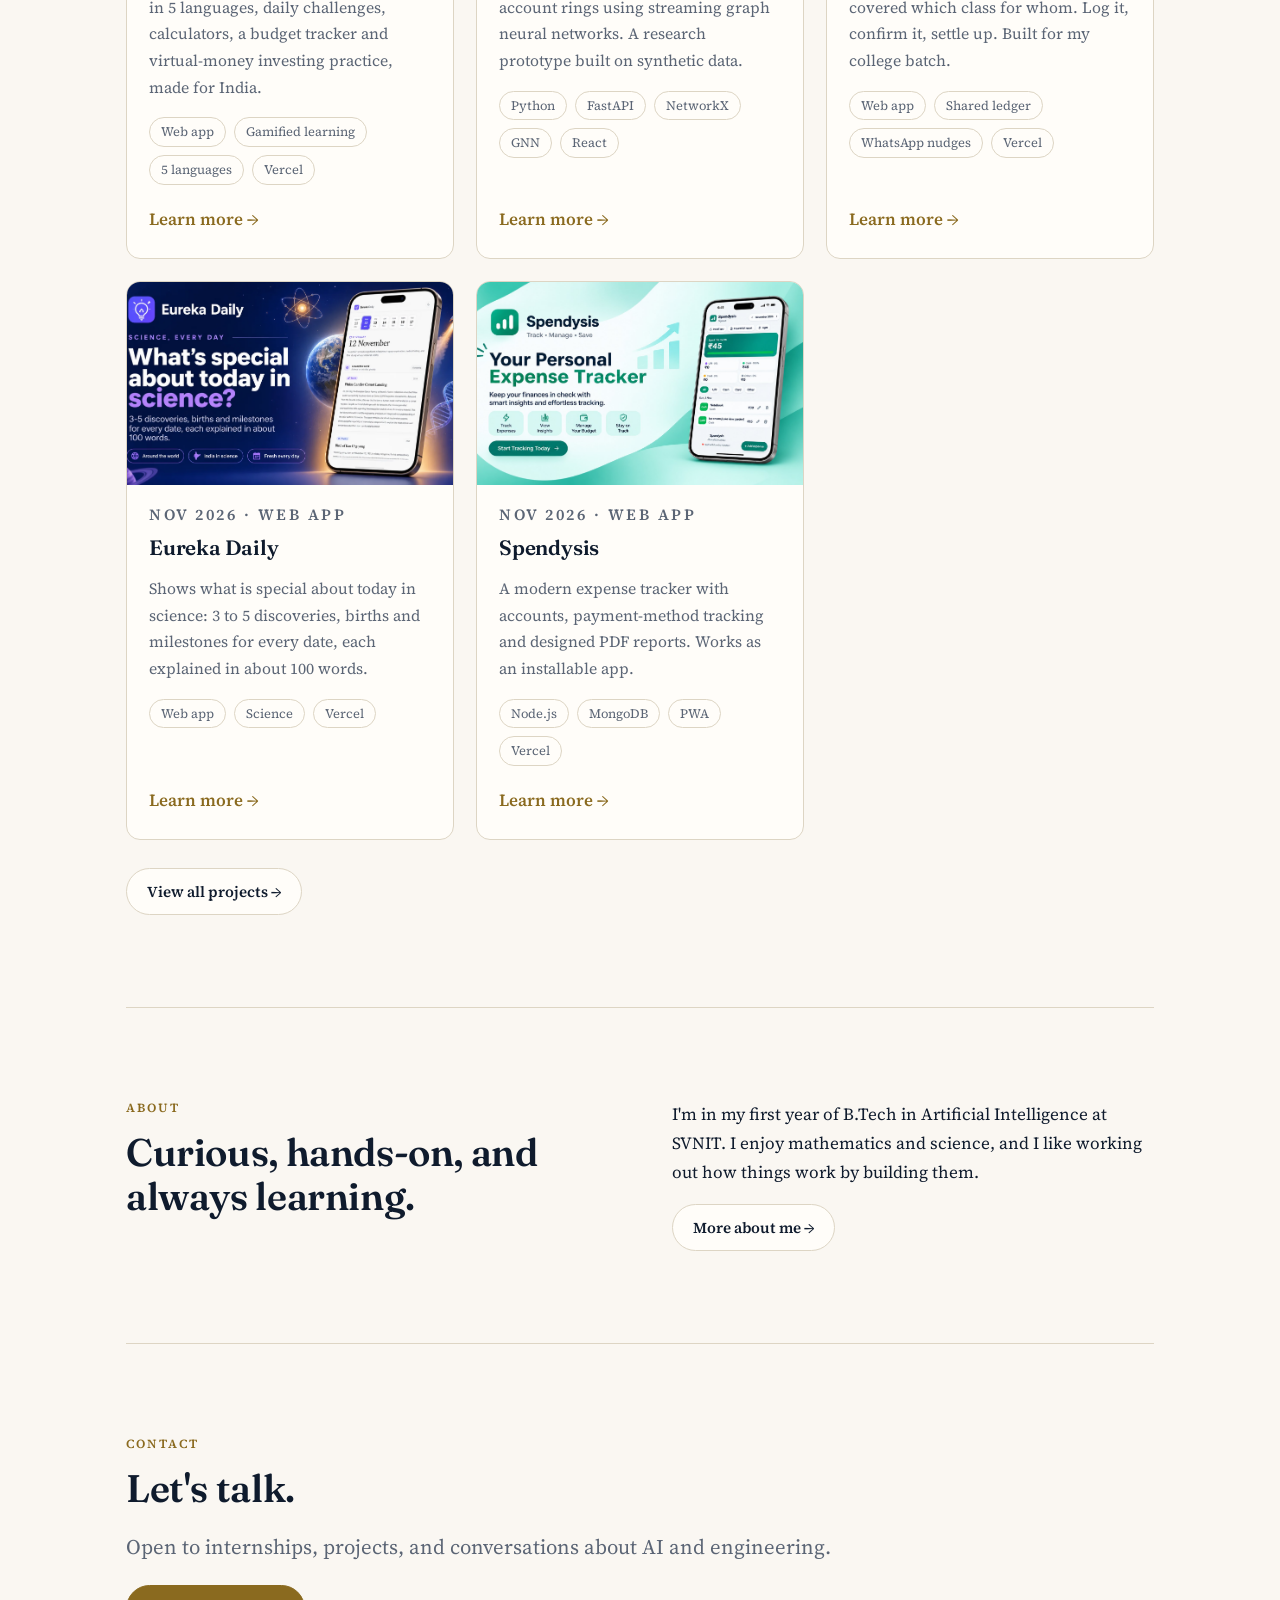
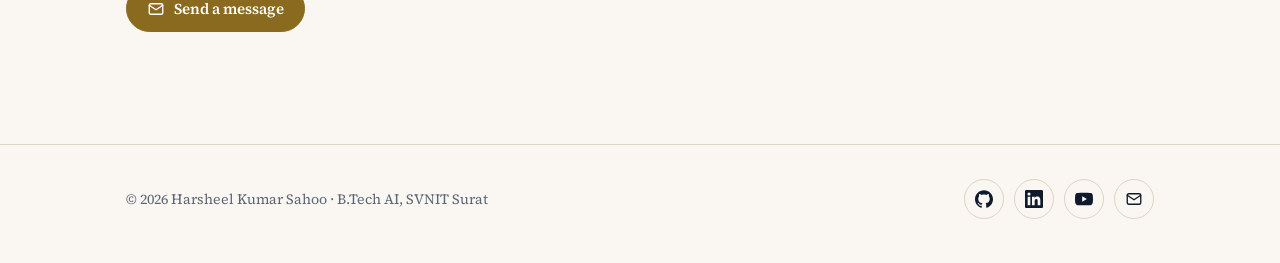
==== commit 64c32d2c: "Show newest 5 projects on home page and reorder projects" ====
--- a/index.html
+++ b/index.html
@@ -30,7 +30,7 @@
 <div class="row"><a class="btn primary" href="projects.html">View my projects →</a><a class="btn" href="assets/Harsheel-Kumar-Sahoo-Resume.pdf" download data-icon="download">Download Resume</a><a class="btn" href="https://github.com/Harsheel-Kumar-Sahoo/" target="_blank" rel="noopener" data-icon="github">GitHub</a><a class="btn" href="https://www.linkedin.com/in/harsheel-kumar-sahoo/" target="_blank" rel="noopener" data-icon="linkedin">LinkedIn</a><a class="btn" href="https://www.youtube.com/@harsheelkumarsahoo" target="_blank" rel="noopener" data-icon="youtube">YouTube</a></div></div>
 <div class="portrait"><img src="assets/img/harsheel.webp" alt="Portrait of Harsheel Kumar Sahoo" width="900" height="1200" fetchpriority="high"></div></section>
 <section class="s reveal"><div class="stats"><div class="stat"><b>99.03 %ile</b><span>JEE Main 2026, AIR 15583</span></div><div class="stat"><b>AIR 21588</b><span>JEE Advanced 2026, qualified</span></div><div class="stat"><b>96.6%</b><span>CBSE Class XII, 2026</span></div><div class="stat"><b>Top 10%</b><span>IOQM 2025-26, Certificate of Merit</span></div></div></section>
-<section class="s"><p class="eyebrow">Selected work</p><h2>Projects</h2><div class="grid"><a class="card reveal" href="projects/mulenet-graph.html"><img src="assets/img/mulenet-graph-poster.webp" alt="MuleNet-Graph poster: real-time detection of UPI mule-account rings using graph neural networks" loading="lazy" width="1672" height="941"><div class="card-b"><p class="eyebrow">Nov 2026 · GIFT FutureLab</p><h3>MuleNet-Graph</h3><p>Real-time detection of UPI mule-account rings using streaming graph neural networks. A research prototype built on synthetic data.</p><ul class="chips"><li>Python</li><li>FastAPI</li><li>NetworkX</li><li>GNN</li><li>React</li></ul><span class="more">Learn more →</span></div></a><a class="card reveal" href="projects/wiselyfin-plus.html"><img src="assets/img/wiselyfin-plus-poster.webp" alt="WiselyFin Plus poster: short lessons, daily challenges and money tools made for India" loading="lazy" width="1672" height="941"><div class="card-b"><p class="eyebrow">In progress · Web app</p><h3>WiselyFin Plus</h3><p>The sequel to WiselyFin. Short lessons in 5 languages, daily challenges, calculators, a budget tracker and virtual-money investing practice, made for India.</p><ul class="chips"><li>Web app</li><li>Gamified learning</li><li>5 languages</li><li>Vercel</li></ul><span class="more">Learn more →</span></div></a><a class="card reveal" href="projects/proxybook.html"><img src="assets/img/proxybook-poster.webp" alt="ProxyBook poster: a shared ledger for tracking who covered which class for whom" loading="lazy" width="1600" height="900"><div class="card-b"><p class="eyebrow">Nov 2026 · Web app</p><h3>ProxyBook</h3><p>A shared ledger for tracking who covered which class for whom. Log it, confirm it, settle up. Built for my college batch.</p><ul class="chips"><li>Web app</li><li>Shared ledger</li><li>WhatsApp nudges</li><li>Vercel</li></ul><span class="more">Learn more →</span></div></a><a class="card reveal" href="projects/eureka-daily.html"><img src="assets/img/eureka-daily-poster.webp" alt="Eureka Daily poster: what is special about today in science" loading="lazy" width="1672" height="941"><div class="card-b"><p class="eyebrow">Nov 2026 · Web app</p><h3>Eureka Daily</h3><p>Shows what is special about today in science: 3 to 5 discoveries, births and milestones for every date, each explained in about 100 words.</p><ul class="chips"><li>Web app</li><li>Science</li><li>Vercel</li></ul><span class="more">Learn more →</span></div></a><a class="card reveal" href="projects/spendysis.html"><img src="assets/img/spendysis-poster.jpg" alt="Spendysis poster" loading="lazy" width="1200" height="600"><div class="card-b"><p class="eyebrow">Nov 2026 · Web app</p><h3>Spendysis</h3><p>A modern expense tracker with accounts, payment-method tracking and designed PDF reports. Works as an installable app.</p><ul class="chips"><li>Node.js</li><li>MongoDB</li><li>PWA</li><li>Vercel</li></ul><span class="more">Learn more →</span></div></a><a class="card reveal" href="projects/breakcheck.html"><img src="assets/breakcheck/poster.jpg" alt="BreakCheck poster" loading="lazy" width="1200" height="627"><div class="card-b"><p class="eyebrow">Oct 2026 · NEXUS UNCHARTED</p><h3>BreakCheck</h3><p>BreakCheck compares two versions of an API and shows which teams and apps would break before you release, with a clear ship / don't-ship verdict and a to-do list for each team.</p><ul class="chips"><li>MongoDB Atlas</li><li>Next.js</li><li>TypeScript</li><li>OpenAPI</li></ul><span class="more">Learn more →</span></div></a><a class="card reveal" href="projects/kreedex.html"><img src="assets/img/kreedex-poster.webp" alt="Kreedex poster" loading="lazy" width="1400" height="933"><div class="card-b"><p class="eyebrow">Oct 2026 · SFIC 2026</p><h3>Kreedex</h3><p>On-device AI pose estimation turns a phone into a fitness-screening tool for schools. Works in English, Gujarati, and Hindi, and offline.</p><ul class="chips"><li>React</li><li>Vite</li><li>MediaPipe</li><li>PWA</li></ul><span class="more">Learn more →</span></div></a><a class="card reveal" href="projects/cansat.html"><img src="assets/img/cansat-1.webp" alt="Assembled CanSat with parachute" loading="lazy" width="960" height="1280"><div class="card-b"><p class="eyebrow">Sep - Oct 2026 · SVNIT</p><h3>CanSat 2026</h3><p>Team project by The Electrophiles, selected among 14 teams for the CanSat launch.</p><ul class="chips"><li>ESP32</li><li>BMP180</li><li>MPU6050</li><li>LoRa</li></ul><span class="more">Learn more →</span></div></a><a class="card reveal" href="projects/distancing-belt.html"><img src="assets/img/distancing-belt.webp" alt="Smart Social Distancing Belt prototype" loading="lazy" width="1200" height="1200"><div class="card-b"><p class="eyebrow">2021 · INSPIRE MANAK</p><h3>Smart Social Distancing Belt</h3><p>A school-level wearable that detects nearby people with ultrasonic sensors and alerts the wearer.</p><ul class="chips"><li>Arduino Mega</li><li>Ultrasonic sensors</li><li>C/C++</li></ul><span class="more">Learn more →</span></div></a></div></section>
+<section class="s"><p class="eyebrow">Selected work</p><h2>Projects</h2><div class="grid"><a class="card reveal" href="projects/wiselyfin-plus.html"><img src="assets/img/wiselyfin-plus-poster.webp" alt="WiselyFin Plus poster: short lessons, daily challenges and money tools made for India" loading="lazy" width="1672" height="941"><div class="card-b"><p class="eyebrow">In progress · Web app</p><h3>WiselyFin Plus</h3><p>The sequel to WiselyFin. Short lessons in 5 languages, daily challenges, calculators, a budget tracker and virtual-money investing practice, made for India.</p><ul class="chips"><li>Web app</li><li>Gamified learning</li><li>5 languages</li><li>Vercel</li></ul><span class="more">Learn more →</span></div></a><a class="card reveal" href="projects/mulenet-graph.html"><img src="assets/img/mulenet-graph-poster.webp" alt="MuleNet-Graph poster: real-time detection of UPI mule-account rings using graph neural networks" loading="lazy" width="1672" height="941"><div class="card-b"><p class="eyebrow">Nov 2026 · GIFT FutureLab</p><h3>MuleNet-Graph</h3><p>Real-time detection of UPI mule-account rings using streaming graph neural networks. A research prototype built on synthetic data.</p><ul class="chips"><li>Python</li><li>FastAPI</li><li>NetworkX</li><li>GNN</li><li>React</li></ul><span class="more">Learn more →</span></div></a><a class="card reveal" href="projects/proxybook.html"><img src="assets/img/proxybook-poster.webp" alt="ProxyBook poster: a shared ledger for tracking who covered which class for whom" loading="lazy" width="1600" height="900"><div class="card-b"><p class="eyebrow">Nov 2026 · Web app</p><h3>ProxyBook</h3><p>A shared ledger for tracking who covered which class for whom. Log it, confirm it, settle up. Built for my college batch.</p><ul class="chips"><li>Web app</li><li>Shared ledger</li><li>WhatsApp nudges</li><li>Vercel</li></ul><span class="more">Learn more →</span></div></a><a class="card reveal" href="projects/eureka-daily.html"><img src="assets/img/eureka-daily-poster.webp" alt="Eureka Daily poster: what is special about today in science" loading="lazy" width="1672" height="941"><div class="card-b"><p class="eyebrow">Nov 2026 · Web app</p><h3>Eureka Daily</h3><p>Shows what is special about today in science: 3 to 5 discoveries, births and milestones for every date, each explained in about 100 words.</p><ul class="chips"><li>Web app</li><li>Science</li><li>Vercel</li></ul><span class="more">Learn more →</span></div></a><a class="card reveal" href="projects/spendysis.html"><img src="assets/img/spendysis-poster.jpg" alt="Spendysis poster" loading="lazy" width="1200" height="600"><div class="card-b"><p class="eyebrow">Nov 2026 · Web app</p><h3>Spendysis</h3><p>A modern expense tracker with accounts, payment-method tracking and designed PDF reports. Works as an installable app.</p><ul class="chips"><li>Node.js</li><li>MongoDB</li><li>PWA</li><li>Vercel</li></ul><span class="more">Learn more →</span></div></a></div><div class="row" style="margin-top:28px"><a class="btn" href="projects.html">View all projects →</a></div></section>
 <section class="s split reveal"><div><p class="eyebrow">About</p><h2>Curious, hands-on, and always learning.</h2></div><div class="prose"><p>I'm in my first year of B.Tech in Artificial Intelligence at SVNIT. I enjoy mathematics and science, and I like working out how things work by building them.</p><a class="btn" href="about.html">More about me →</a></div></section>
 <section class="s reveal"><p class="eyebrow">Contact</p><h2>Let's talk.</h2><p class="lead">Open to internships, projects, and conversations about AI and engineering.</p><div class="row"><a class="btn primary" href="contact.html" data-icon="mail">Send a message</a></div></section>
 </main>
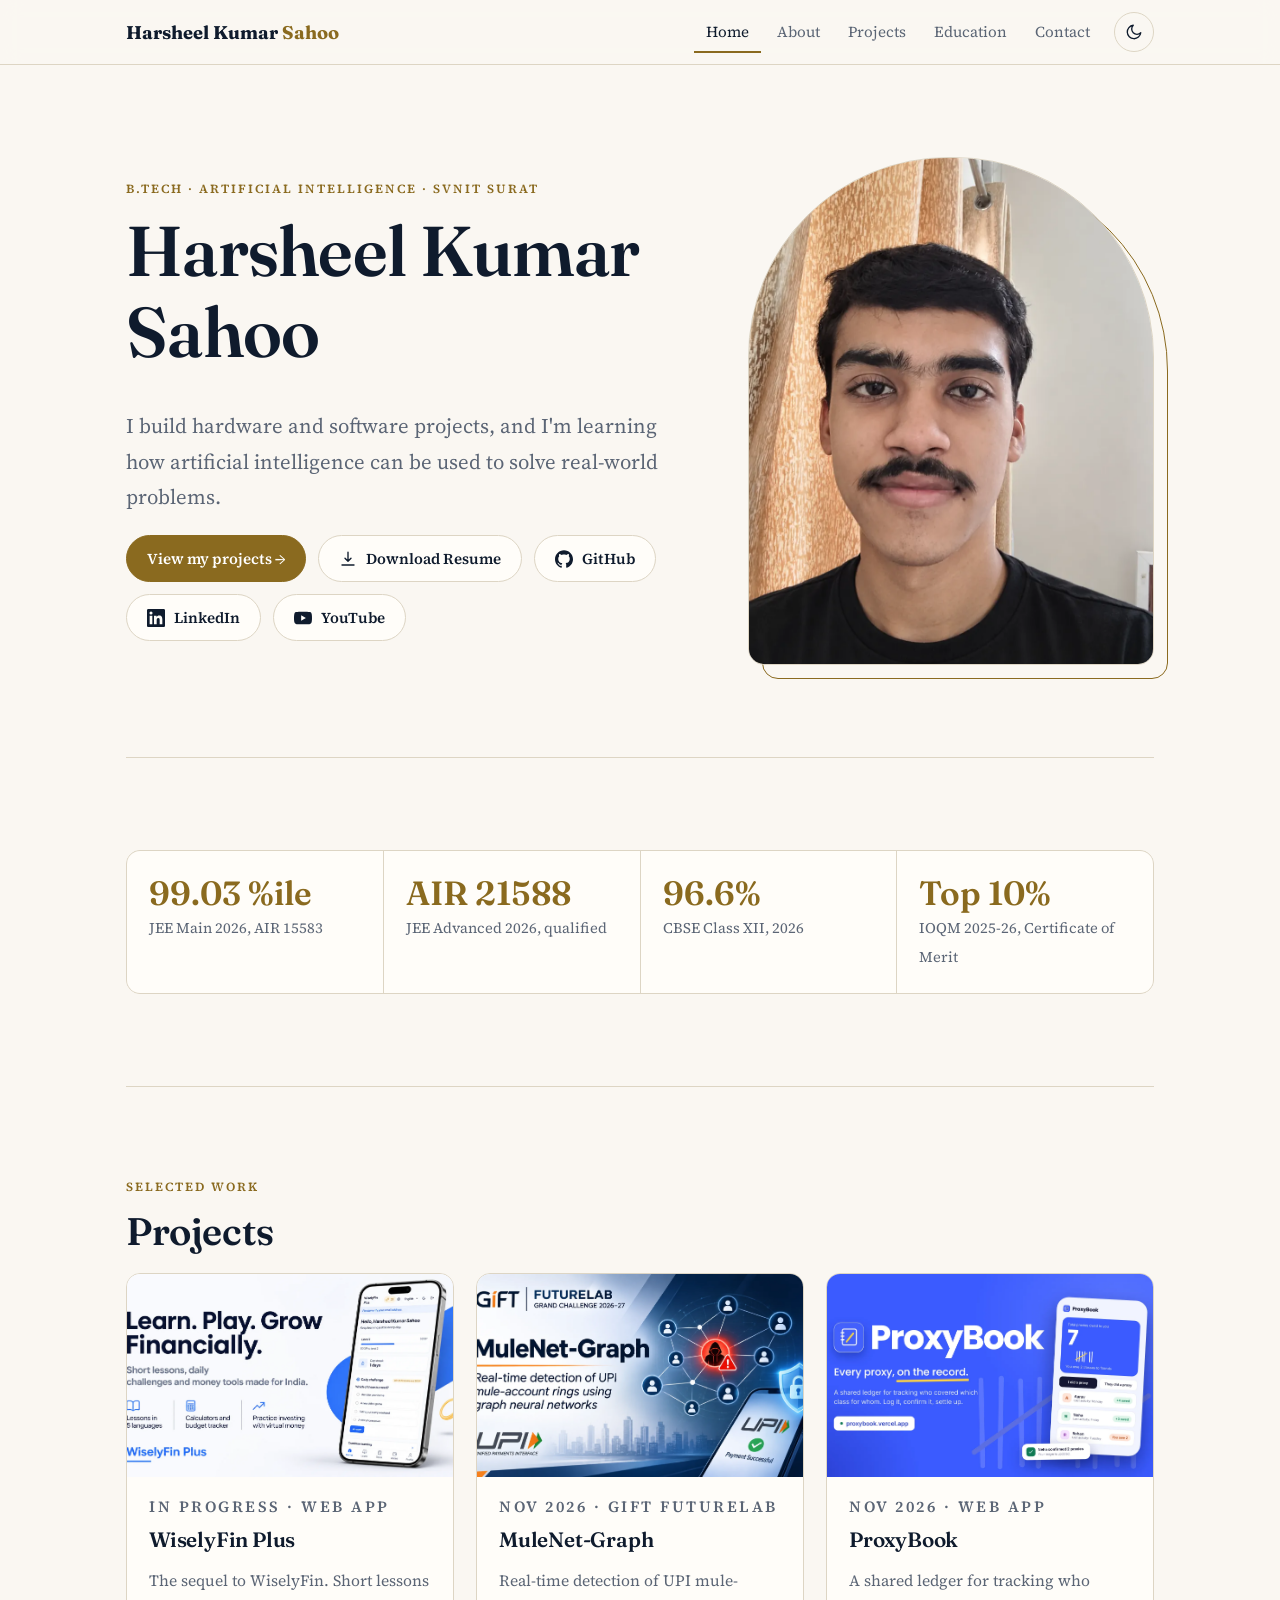
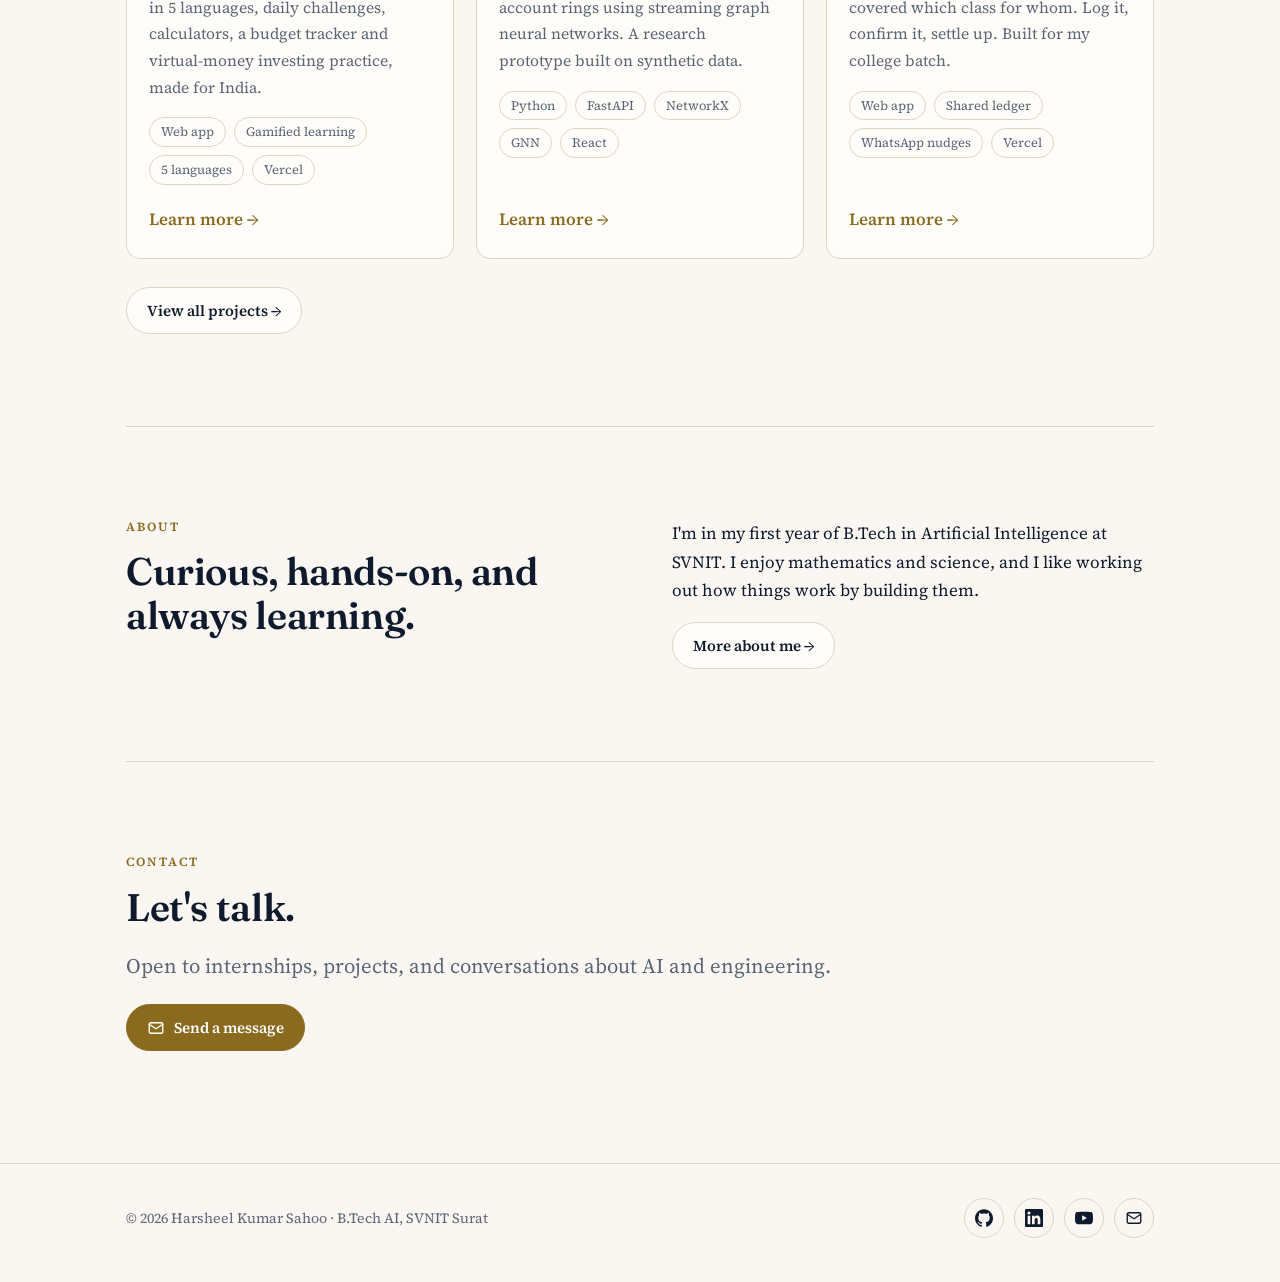
==== commit e3674c94: "Show newest 3 projects on home page" ====
--- a/index.html
+++ b/index.html
@@ -30,7 +30,7 @@
 <div class="row"><a class="btn primary" href="projects.html">View my projects →</a><a class="btn" href="assets/Harsheel-Kumar-Sahoo-Resume.pdf" download data-icon="download">Download Resume</a><a class="btn" href="https://github.com/Harsheel-Kumar-Sahoo/" target="_blank" rel="noopener" data-icon="github">GitHub</a><a class="btn" href="https://www.linkedin.com/in/harsheel-kumar-sahoo/" target="_blank" rel="noopener" data-icon="linkedin">LinkedIn</a><a class="btn" href="https://www.youtube.com/@harsheelkumarsahoo" target="_blank" rel="noopener" data-icon="youtube">YouTube</a></div></div>
 <div class="portrait"><img src="assets/img/harsheel.webp" alt="Portrait of Harsheel Kumar Sahoo" width="900" height="1200" fetchpriority="high"></div></section>
 <section class="s reveal"><div class="stats"><div class="stat"><b>99.03 %ile</b><span>JEE Main 2026, AIR 15583</span></div><div class="stat"><b>AIR 21588</b><span>JEE Advanced 2026, qualified</span></div><div class="stat"><b>96.6%</b><span>CBSE Class XII, 2026</span></div><div class="stat"><b>Top 10%</b><span>IOQM 2025-26, Certificate of Merit</span></div></div></section>
-<section class="s"><p class="eyebrow">Selected work</p><h2>Projects</h2><div class="grid"><a class="card reveal" href="projects/wiselyfin-plus.html"><img src="assets/img/wiselyfin-plus-poster.webp" alt="WiselyFin Plus poster: short lessons, daily challenges and money tools made for India" loading="lazy" width="1672" height="941"><div class="card-b"><p class="eyebrow">In progress · Web app</p><h3>WiselyFin Plus</h3><p>The sequel to WiselyFin. Short lessons in 5 languages, daily challenges, calculators, a budget tracker and virtual-money investing practice, made for India.</p><ul class="chips"><li>Web app</li><li>Gamified learning</li><li>5 languages</li><li>Vercel</li></ul><span class="more">Learn more →</span></div></a><a class="card reveal" href="projects/mulenet-graph.html"><img src="assets/img/mulenet-graph-poster.webp" alt="MuleNet-Graph poster: real-time detection of UPI mule-account rings using graph neural networks" loading="lazy" width="1672" height="941"><div class="card-b"><p class="eyebrow">Nov 2026 · GIFT FutureLab</p><h3>MuleNet-Graph</h3><p>Real-time detection of UPI mule-account rings using streaming graph neural networks. A research prototype built on synthetic data.</p><ul class="chips"><li>Python</li><li>FastAPI</li><li>NetworkX</li><li>GNN</li><li>React</li></ul><span class="more">Learn more →</span></div></a><a class="card reveal" href="projects/proxybook.html"><img src="assets/img/proxybook-poster.webp" alt="ProxyBook poster: a shared ledger for tracking who covered which class for whom" loading="lazy" width="1600" height="900"><div class="card-b"><p class="eyebrow">Nov 2026 · Web app</p><h3>ProxyBook</h3><p>A shared ledger for tracking who covered which class for whom. Log it, confirm it, settle up. Built for my college batch.</p><ul class="chips"><li>Web app</li><li>Shared ledger</li><li>WhatsApp nudges</li><li>Vercel</li></ul><span class="more">Learn more →</span></div></a><a class="card reveal" href="projects/eureka-daily.html"><img src="assets/img/eureka-daily-poster.webp" alt="Eureka Daily poster: what is special about today in science" loading="lazy" width="1672" height="941"><div class="card-b"><p class="eyebrow">Nov 2026 · Web app</p><h3>Eureka Daily</h3><p>Shows what is special about today in science: 3 to 5 discoveries, births and milestones for every date, each explained in about 100 words.</p><ul class="chips"><li>Web app</li><li>Science</li><li>Vercel</li></ul><span class="more">Learn more →</span></div></a><a class="card reveal" href="projects/spendysis.html"><img src="assets/img/spendysis-poster.jpg" alt="Spendysis poster" loading="lazy" width="1200" height="600"><div class="card-b"><p class="eyebrow">Nov 2026 · Web app</p><h3>Spendysis</h3><p>A modern expense tracker with accounts, payment-method tracking and designed PDF reports. Works as an installable app.</p><ul class="chips"><li>Node.js</li><li>MongoDB</li><li>PWA</li><li>Vercel</li></ul><span class="more">Learn more →</span></div></a></div><div class="row" style="margin-top:28px"><a class="btn" href="projects.html">View all projects →</a></div></section>
+<section class="s"><p class="eyebrow">Selected work</p><h2>Projects</h2><div class="grid"><a class="card reveal" href="projects/wiselyfin-plus.html"><img src="assets/img/wiselyfin-plus-poster.webp" alt="WiselyFin Plus poster: short lessons, daily challenges and money tools made for India" loading="lazy" width="1672" height="941"><div class="card-b"><p class="eyebrow">In progress · Web app</p><h3>WiselyFin Plus</h3><p>The sequel to WiselyFin. Short lessons in 5 languages, daily challenges, calculators, a budget tracker and virtual-money investing practice, made for India.</p><ul class="chips"><li>Web app</li><li>Gamified learning</li><li>5 languages</li><li>Vercel</li></ul><span class="more">Learn more →</span></div></a><a class="card reveal" href="projects/mulenet-graph.html"><img src="assets/img/mulenet-graph-poster.webp" alt="MuleNet-Graph poster: real-time detection of UPI mule-account rings using graph neural networks" loading="lazy" width="1672" height="941"><div class="card-b"><p class="eyebrow">Nov 2026 · GIFT FutureLab</p><h3>MuleNet-Graph</h3><p>Real-time detection of UPI mule-account rings using streaming graph neural networks. A research prototype built on synthetic data.</p><ul class="chips"><li>Python</li><li>FastAPI</li><li>NetworkX</li><li>GNN</li><li>React</li></ul><span class="more">Learn more →</span></div></a><a class="card reveal" href="projects/proxybook.html"><img src="assets/img/proxybook-poster.webp" alt="ProxyBook poster: a shared ledger for tracking who covered which class for whom" loading="lazy" width="1600" height="900"><div class="card-b"><p class="eyebrow">Nov 2026 · Web app</p><h3>ProxyBook</h3><p>A shared ledger for tracking who covered which class for whom. Log it, confirm it, settle up. Built for my college batch.</p><ul class="chips"><li>Web app</li><li>Shared ledger</li><li>WhatsApp nudges</li><li>Vercel</li></ul><span class="more">Learn more →</span></div></a></div><div class="row" style="margin-top:28px"><a class="btn" href="projects.html">View all projects →</a></div></section>
 <section class="s split reveal"><div><p class="eyebrow">About</p><h2>Curious, hands-on, and always learning.</h2></div><div class="prose"><p>I'm in my first year of B.Tech in Artificial Intelligence at SVNIT. I enjoy mathematics and science, and I like working out how things work by building them.</p><a class="btn" href="about.html">More about me →</a></div></section>
 <section class="s reveal"><p class="eyebrow">Contact</p><h2>Let's talk.</h2><p class="lead">Open to internships, projects, and conversations about AI and engineering.</p><div class="row"><a class="btn primary" href="contact.html" data-icon="mail">Send a message</a></div></section>
 </main>
